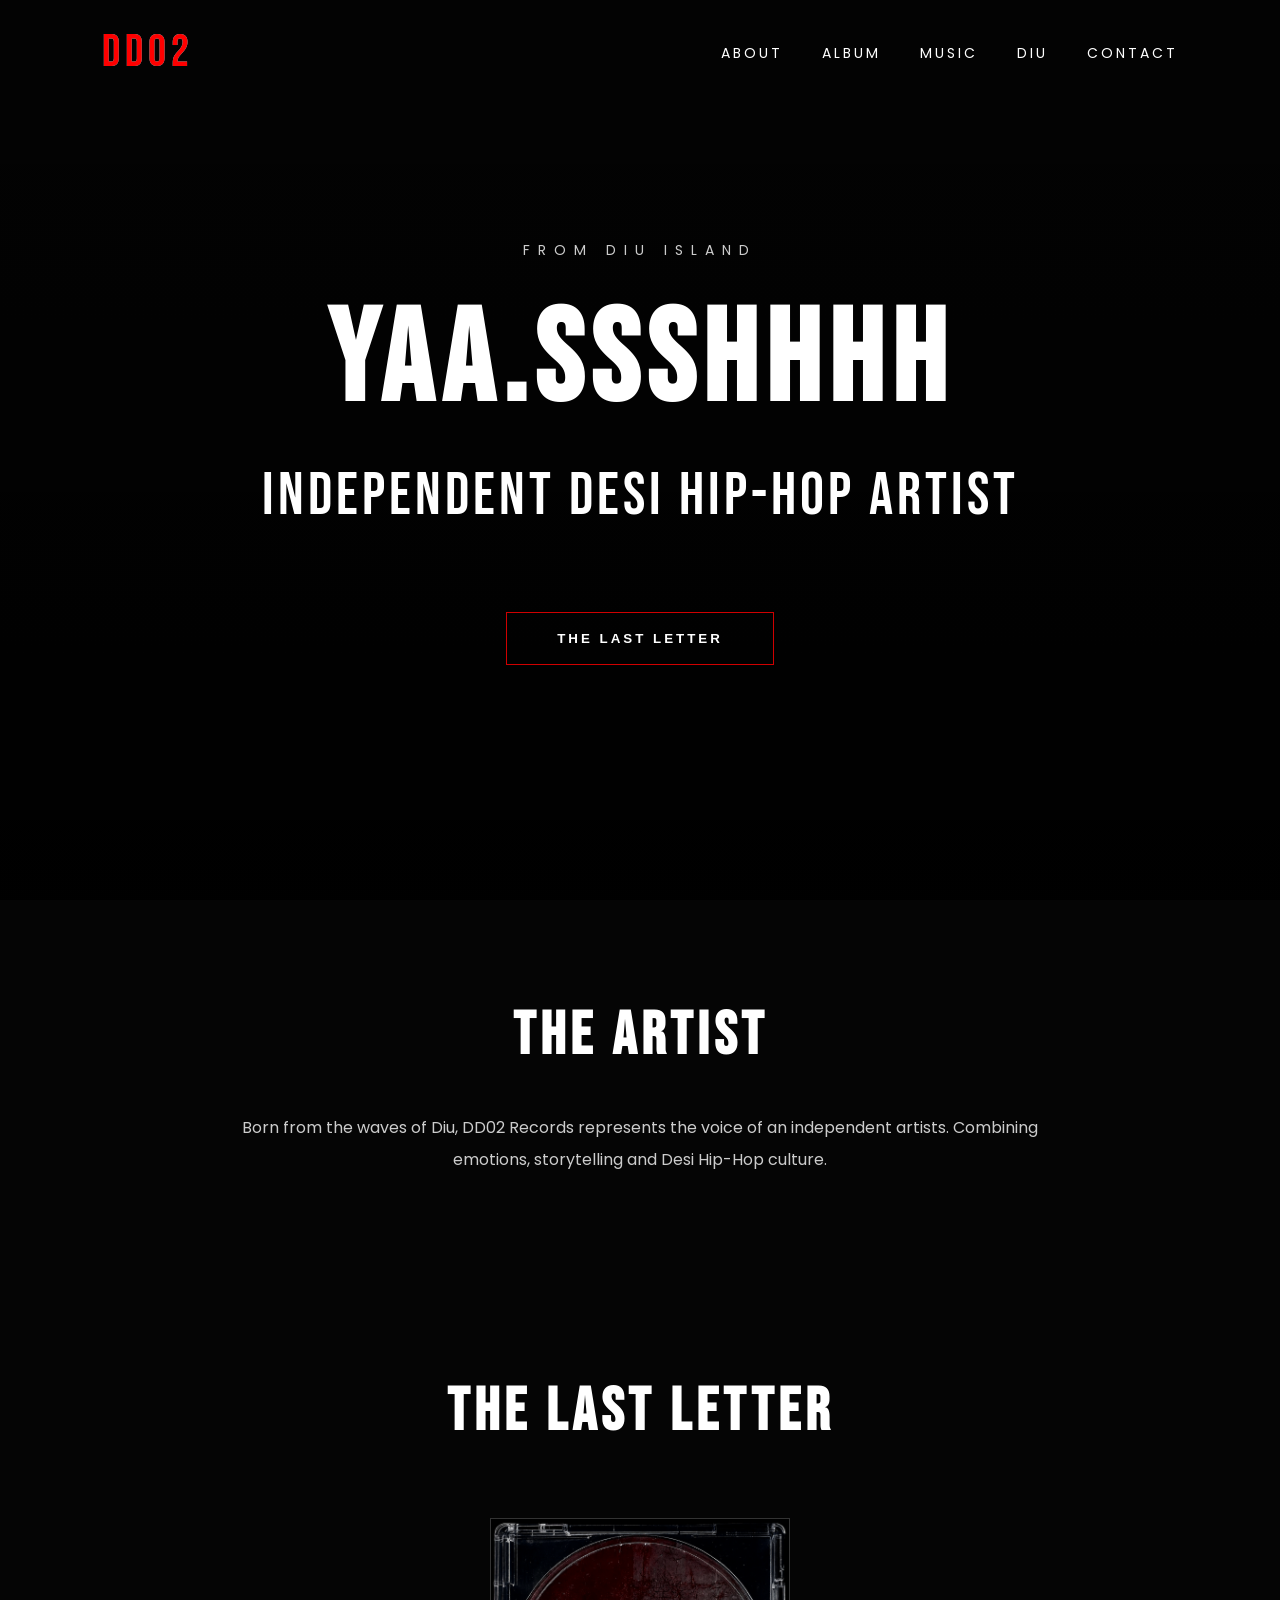
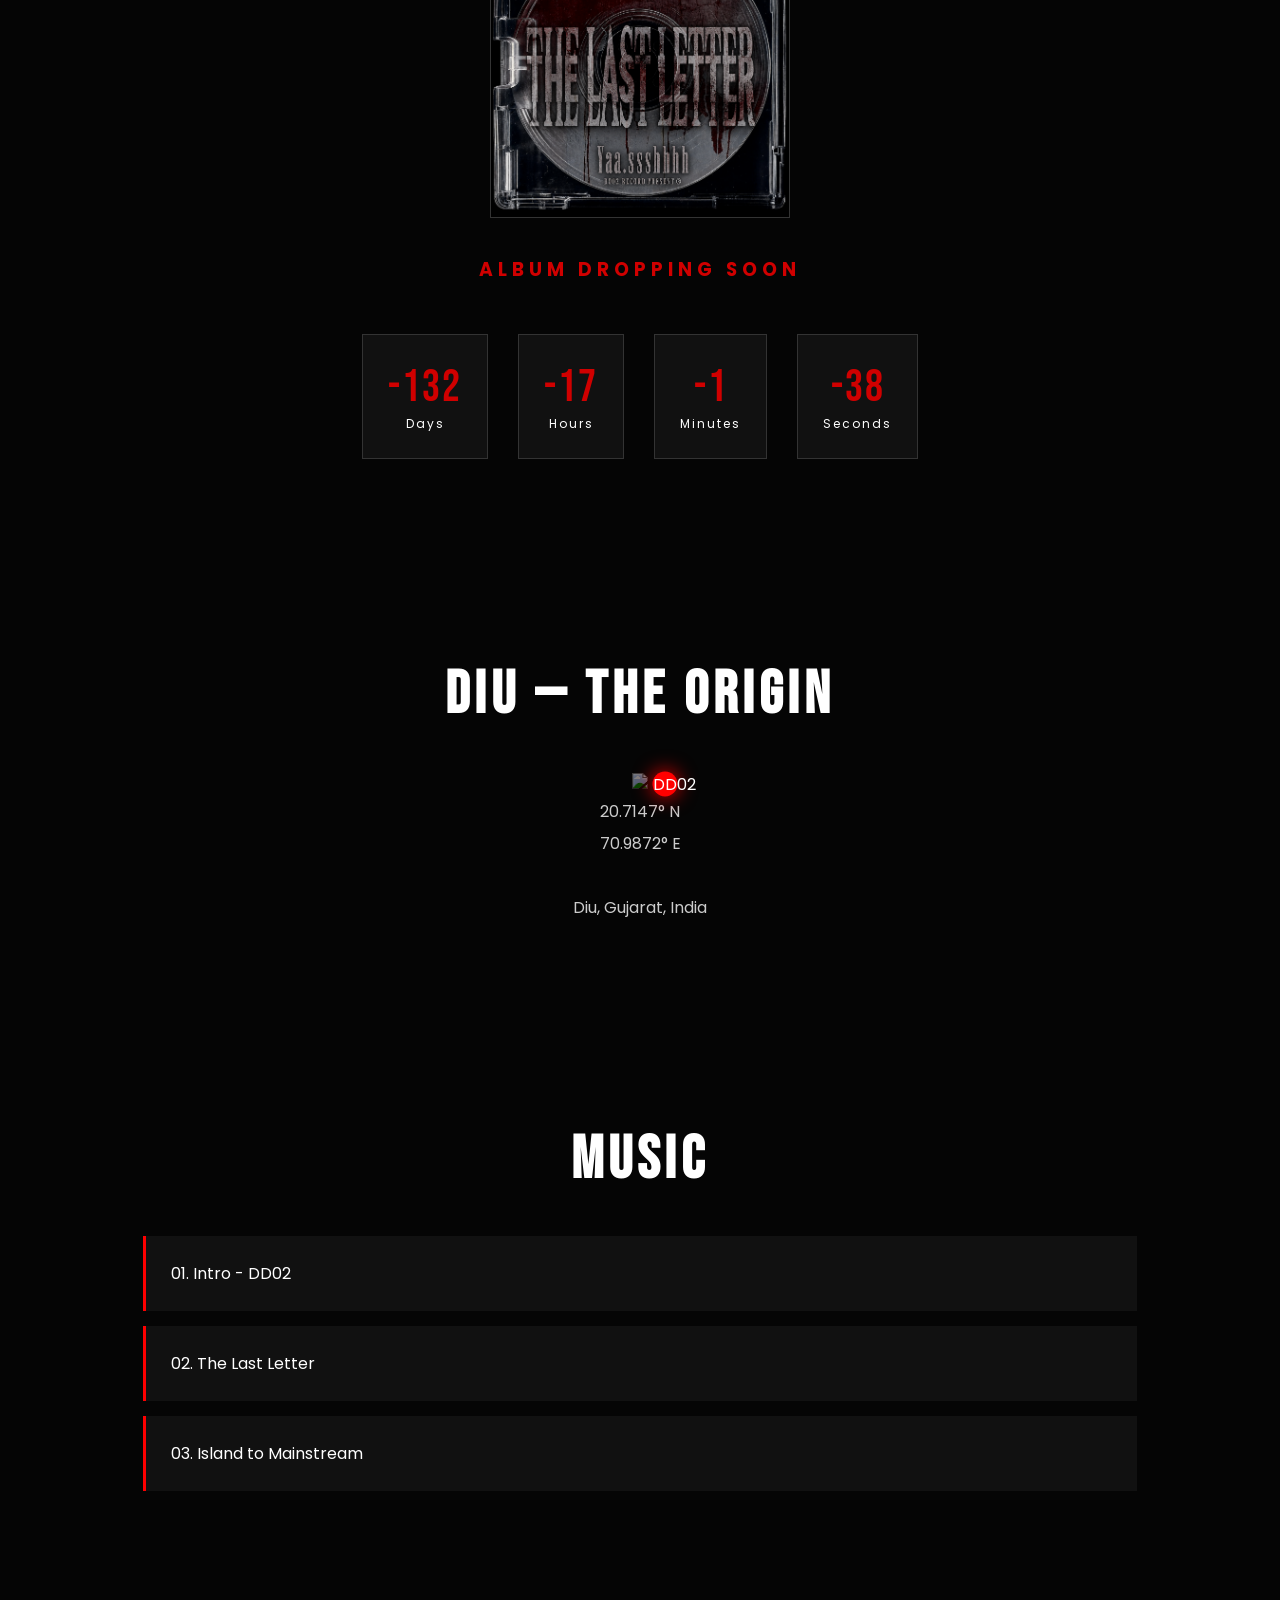
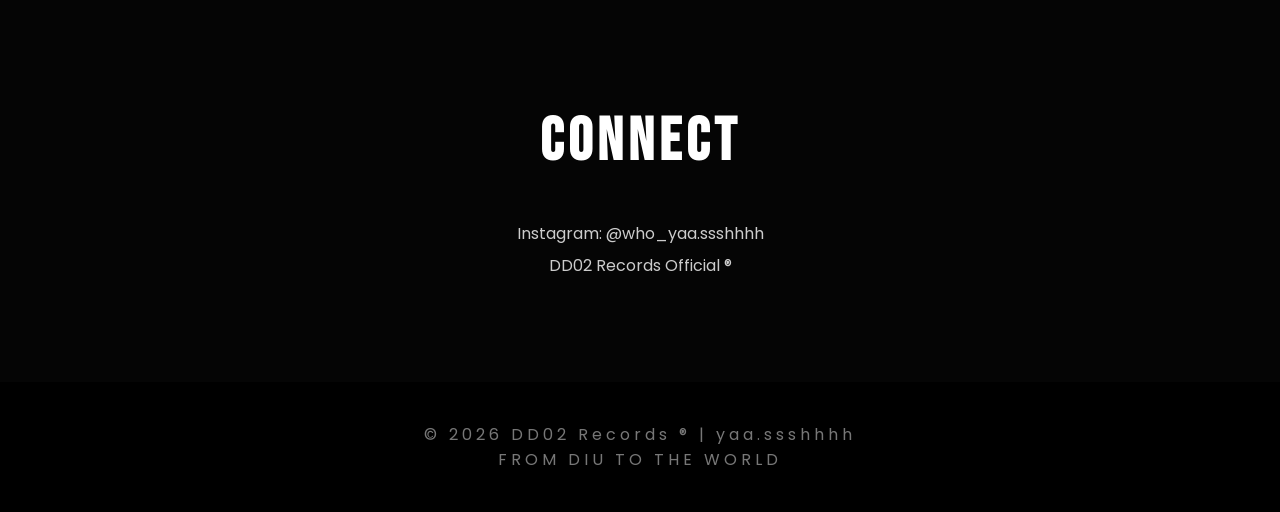
==== index.html @ 8c922fa8 "Update image and video sources in index.html" ====
<!DOCTYPE html>
<html lang="en">

<head>
  <meta name="google-site-verification" content="V3fDuyZN0ytfELAq15qjWjnb3GCa4INojFtYhnj-a-8" />

  <meta property="og:title"
content="DD02 Records ®| yaa.ssshhhh">


<meta property="og:site_name"
content="DD02 Records Official">


<meta name="twitter:card"
content="summary_large_image">

<script type="application/ld+json">
{
  "@context": "https://schema.org",
  "@type": "MusicGroup",
  "name": "yaa.ssshhhh",
  "alternateName": "TheycallmeStan",
  "description": "Independent Desi Hip-Hop artist from Diu, Gujarat, DD02 Representing Globaly.",
  "genre": [
    "Desi Hip-Hop",
    "Indian Hip-Hop",
    "Rap"
  ],
  "location": {
    "@type": "Place",
    "name": "Diu, Gujarat, India"
  },
  "album": {
    "@type": "MusicAlbum",
    "name": "The Last Letter"
  }
}
</script>

<meta charset="UTF-8">

<meta name="viewport" content="width=device-width, initial-scale=1.0">


<title>
yaa.ssshhhh | DD02 Records Label | Diu Desi Hip Hop Artist
</title>


<meta name="description"
content="
yaa.ssshhhh aka They call me stan is an independent Desi Hip-Hop artist from Diu Gujarat. 
The Last Letter upcoming album represents ocean emotions, heartbreak and island stories.
">


<meta name="keywords"
content="
yaa.ssshhhh,
DD02,
Diu independent artist, 
Diu rapper,
Gujarat hip hop,
Indian hip hop artist,
Desi hip hop,
The Last Letter album,
Diu Gujarat artist
yashvardhan Bariya Diu Rapper, 
DD02 Records Label, 
">


<meta name="author"
content="DD02 | yaa.ssshhhh">


<meta property="og:title"
content="DD02 | yaa.ssshhhh - The Last Letter">


<meta property="og:description"
content="From Diu Island to the world. Independent Desi Hip-Hop artist.">


<meta property="og:image"
content="assets/images/album-cover.png">


<meta property="og:type"
content="website">



<link rel="stylesheet" href="style.css">


<link href="
https://fonts.googleapis.com/css2?family=Bebas+Neue&family=Poppins:wght@300;500;700&display=swap"
rel="stylesheet">


</head>



<body>


<header>


<nav>

<div class="logo glitch"
data-text="DD02">

DD02

</div>


<div class="menu">

<a href="#about">ABOUT</a>

<a href="#album">ALBUM</a>

<a href="#music">MUSIC</a>

<a href="#diu">DIU</a>

<a href="#contact">CONTACT</a>


</div>


</nav>





<section class="hero">


<video autoplay muted loop class="ocean">

<source src="assets/videos/ocean-vid.mp4">

</video>



<div class="dark-overlay"></div>



<div class="hero-content">


<p>
FROM DIU ISLAND
</p>


<h1>
yaa.ssshhhh
</h1>


<h2>
Independent Desi Hip-Hop Artist
</h2>



<button>

THE LAST LETTER

</button>



</div>


</section>


</header>





<section id="about">


<h2>
THE ARTIST
</h2>


<p>

Born from the waves of Diu, DD02 Records represents the voice of an independent artists.
Combining emotions, storytelling and Desi Hip-Hop culture.

</p>


</section>







<section id="album">


<h2>
THE LAST LETTER
</h2>


<img class="album"
src="assets/images/album-cover.png">



<h3>
ALBUM DROPPING SOON
</h3>



<div class="countdown">


<div>
<span id="days">
00
</span>

Days

</div>



<div>

<span id="hours">
00
</span>

Hours

</div>



<div>

<span id="minutes">
00
</span>

Minutes

</div>




<div>

<span id="seconds">
00
</span>

Seconds

</div>



</div>



</section>








<section id="diu">


<h2>
DIU — THE ORIGIN
</h2>



<div class="map-container">


<img src="assets/images/diu-island.png"
class="diu-map">


<div class="location">

DD02

</div>



</div>


<p>

20.7147° N  
<br>
70.9872° E

<br><br>

Diu, Gujarat, India

</p>



</section>









<section id="music">


<h2>
MUSIC
</h2>


<div class="track">

01. Intro - DD02

</div>


<div class="track">

02. The Last Letter

</div>


<div class="track">

03. Island to Mainstream

</div>



</section>









<section id="contact">


<h2>
CONNECT
</h2>


<p>

Instagram:
@who_yaa.ssshhhh

</p>


<p>

DD02 Records Official ®

</p>


</section>







<footer>

© 2026 DD02 Records | Yaa.ssshhhh

<br>

FROM DIU TO THE WORLD

</footer>





<script src="script.js"></script>


</body>

</html>
---- style.css ----
/* =========================
   DD02 OFFICIAL WEBSITE
   CINEMATIC STYLE SYSTEM
========================= */


*{

margin:0;
padding:0;
box-sizing:border-box;

}


html{

scroll-behavior:smooth;

}



body{

background:#050505;
color:white;

font-family:'Poppins',sans-serif;

overflow-x:hidden;

}




/* =========================
NAVIGATION
========================= */


nav{

position:fixed;

top:0;
left:0;

width:100%;

padding:25px 8%;

display:flex;

justify-content:space-between;

align-items:center;

z-index:100;

background:
linear-gradient(
rgba(0,0,0,.7),
transparent
);

}



.logo{

font-family:'Bebas Neue';

font-size:45px;

letter-spacing:5px;

color:#d00000;

position:relative;

cursor:pointer;

}





/* =========================
GLITCH DD02 LOGO
========================= */


.glitch::before,
.glitch::after{

content:attr(data-text);

position:absolute;

left:0;
top:0;

width:100%;

}



.glitch::before{

color:#00ffff;

animation:glitch1 2s infinite;

}



.glitch::after{

color:#ff0000;

animation:glitch2 1.5s infinite;

}





@keyframes glitch1{


0%{

transform:translate(0);

}


20%{

transform:translate(-3px,2px);

}


40%{

transform:translate(3px,-2px);

}


100%{

transform:translate(0);

}


}





@keyframes glitch2{


0%{

transform:translate(0);

}


30%{

transform:translate(3px,-2px);

}


60%{

transform:translate(-2px,2px);

}


100%{

transform:translate(0);

}


}







.menu a{

color:white;

text-decoration:none;

font-size:14px;

letter-spacing:3px;

margin-left:35px;

transition:.3s;

}



.menu a:hover{

color:#d00000;

}





/* =========================
HERO SECTION
========================= */



.hero{

height:100vh;

position:relative;

display:flex;

align-items:center;

justify-content:center;

text-align:center;

overflow:hidden;

}





.ocean{

position:absolute;

width:100%;

height:100%;

object-fit:cover;

z-index:-2;

animation:oceanMove 20s infinite alternate;

}




@keyframes oceanMove{


from{

transform:scale(1);

}


to{

transform:scale(1.1);

}


}





.dark-overlay{


position:absolute;

height:100%;

width:100%;


background:

linear-gradient(

rgba(0,0,0,.4),

rgba(0,0,0,.95)

);


z-index:-1;


}





.hero-content p{


letter-spacing:8px;

font-size:14px;


}





.hero-content h1{


font-family:'Bebas Neue';

font-size:130px;

letter-spacing:8px;

margin:20px 0;


}





.hero-content h2{


font-weight:300;

letter-spacing:4px;

}





.hero button{


margin-top:40px;

padding:18px 50px;

background:none;

border:1px solid #d00000;

color:white;

font-weight:bold;

letter-spacing:3px;

cursor:pointer;

transition:.4s;


}



.hero button:hover{


background:#d00000;

}





/* =========================
SECTIONS
========================= */



section{

padding:100px 10%;

text-align:center;


}




section h2{


font-family:'Bebas Neue';

font-size:60px;

letter-spacing:5px;

margin-bottom:40px;


}





section p{


max-width:800px;

margin:auto;

line-height:2;

color:#cccccc;


}







/* =========================
ALBUM SECTION
========================= */


.album{


width:300px;

margin:30px;

border:1px solid #333;

transition:.5s;


}



.album:hover{


transform:scale(1.08);

box-shadow:

0 0 40px #900;


}




#album h3{


color:#d00000;

letter-spacing:5px;

}






/* =========================
COUNTDOWN
========================= */


.countdown{


display:flex;

justify-content:center;

gap:30px;

margin-top:50px;


}



.countdown div{


background:#111;

border:1px solid #333;

padding:25px;

min-width:100px;

font-size:12px;

letter-spacing:2px;


}




.countdown span{


display:block;

font-size:45px;

font-family:'Bebas Neue';

color:#d00000;


}





/* =========================
DIU MAP SECTION
========================= */



.map-container{


position:relative;

margin:auto;

width:500px;


}




.diu-map{


width:100%;

filter:

brightness(.5)

contrast(1.5);


animation:mapZoom 8s infinite alternate;


}





@keyframes mapZoom{


from{

transform:scale(1);

}


to{

transform:scale(1.08);

}


}





.location{


position:absolute;

top:50%;

left:55%;


transform:translate(-50%,-50%);


width:25px;

height:25px;


background:red;

border-radius:50%;


box-shadow:

0 0 20px red;


animation:pulse 1.5s infinite;


}





@keyframes pulse{


0%{

box-shadow:0 0 0 0 red;

}


100%{

box-shadow:0 0 0 30px transparent;

}


}








/* =========================
MUSIC
========================= */


.track{


padding:25px;

margin:15px;

background:#111;

border-left:3px solid red;

text-align:left;

transition:.3s;


}



.track:hover{


transform:translateX(15px);


}








/* =========================
FOOTER
========================= */


footer{


padding:40px;

background:black;

text-align:center;

letter-spacing:4px;

color:#777;


}








/* =========================
MOBILE RESPONSIVE
========================= */



@media(max-width:768px){



.menu{

display:none;

}



.hero-content h1{


font-size:70px;


}



.hero-content h2{


font-size:15px;


}



section h2{


font-size:45px;


}



.countdown{


flex-wrap:wrap;


}



.map-container{


width:90%;


}



}
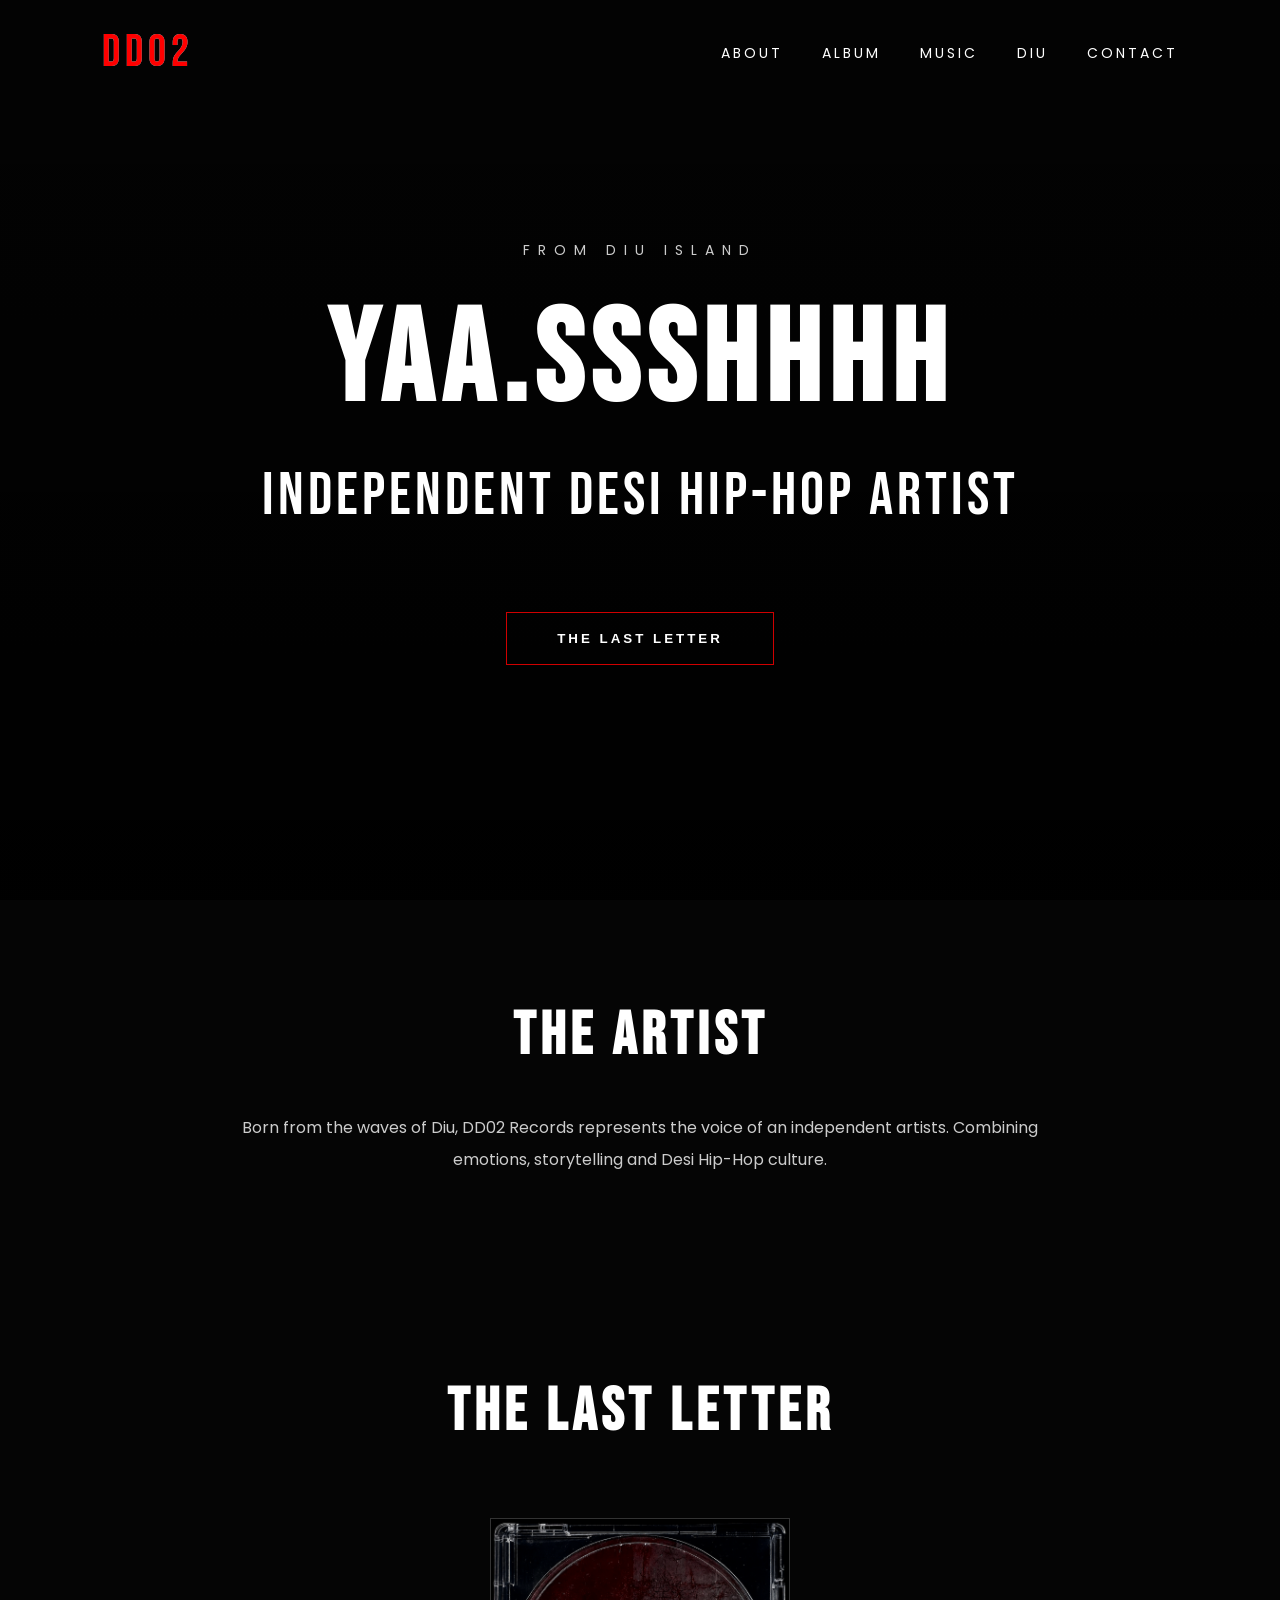
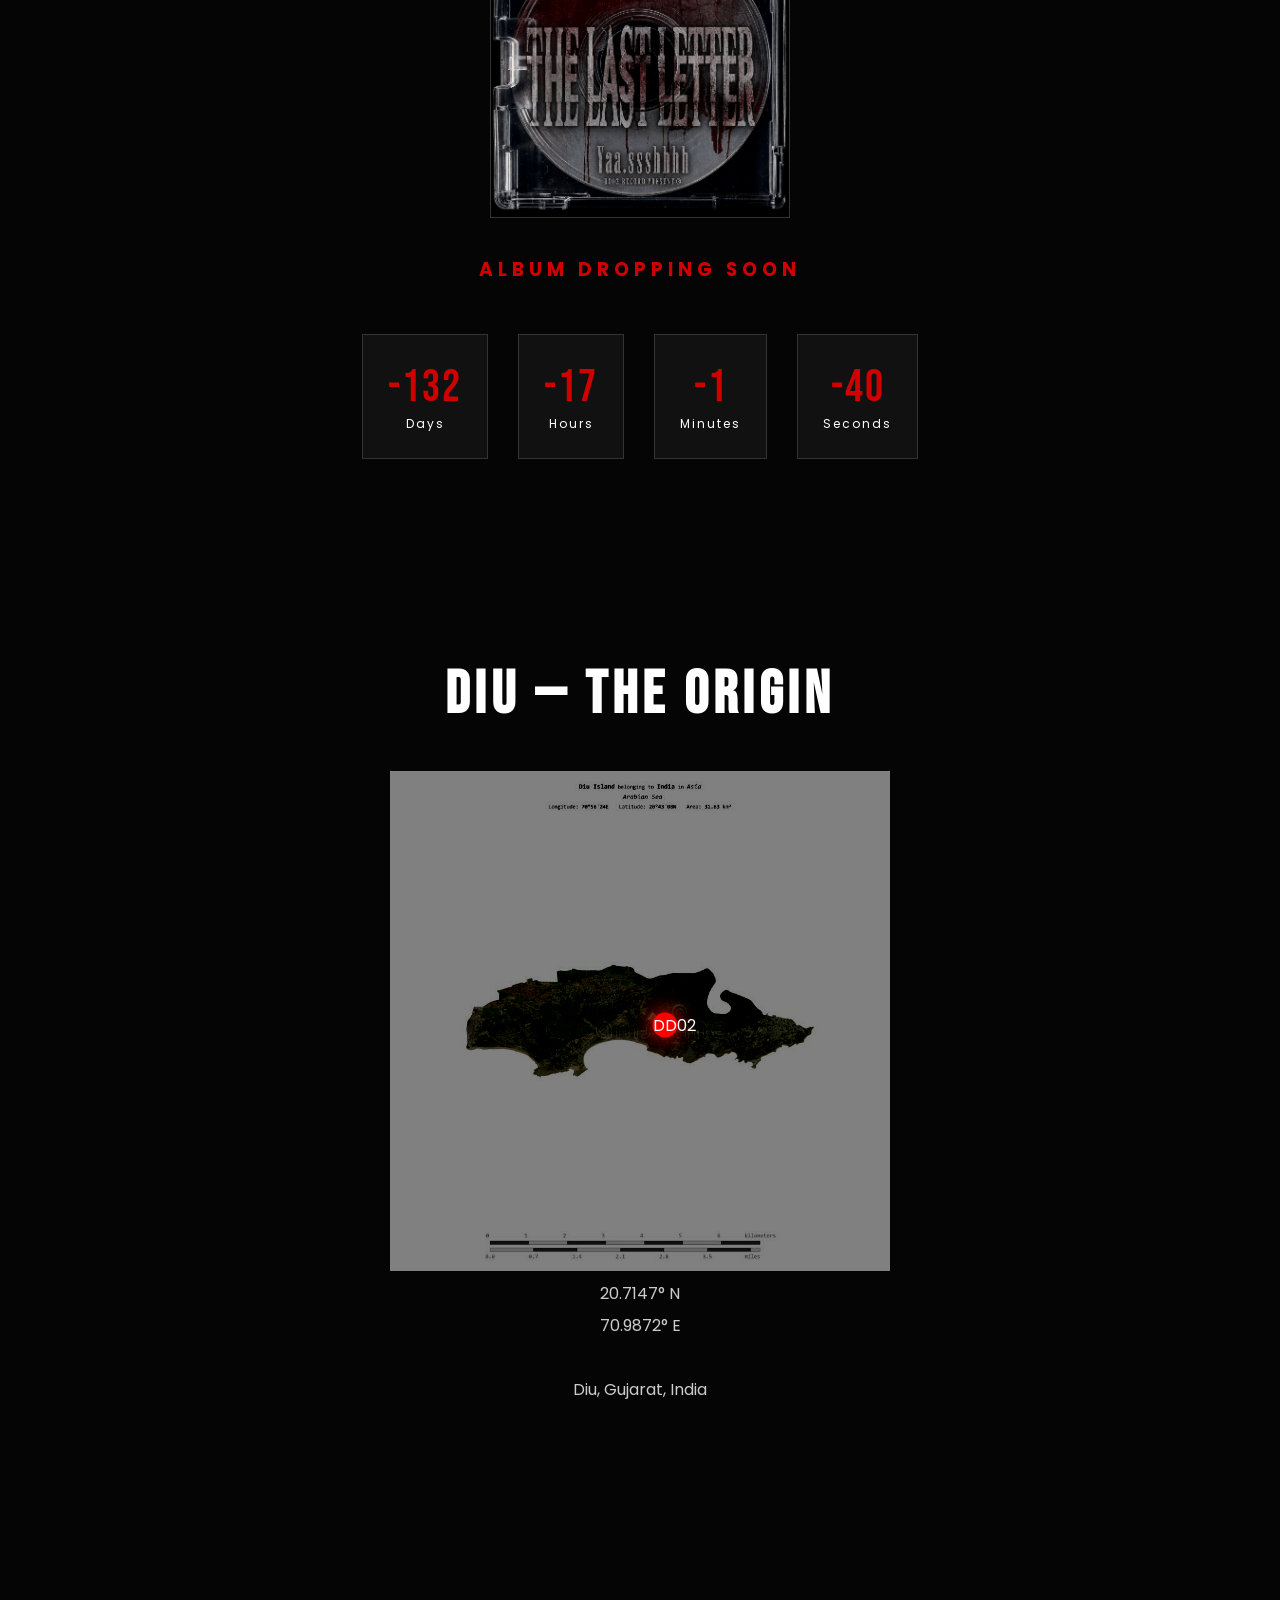
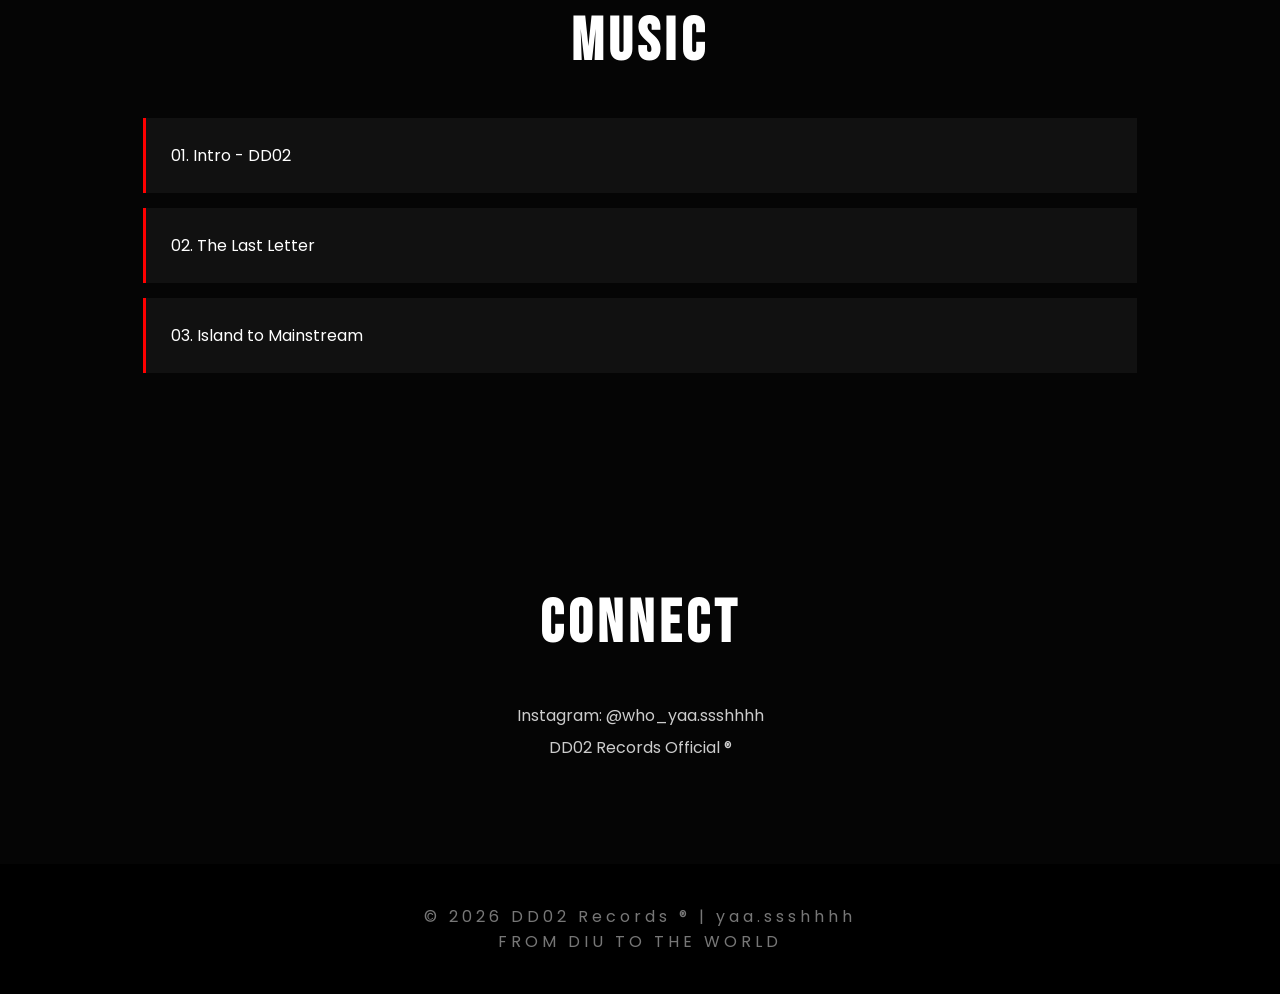
==== commit 7a88cdb8: "Update index.html" ====
--- a/index.html
+++ b/index.html
@@ -147,7 +147,7 @@
 
 <video autoplay muted loop class="ocean">
 
-<source src="assets/videos/ocean-vid.mp4">
+<source src="assets/video/ocean-vid.mp4">
 
 </video>
 
@@ -315,7 +315,7 @@
 <div class="map-container">
 
 
-<img src="assets/images/diu-island.png"
+<img src="assets/images/diu-island.jpg"
 class="diu-map">
 
 
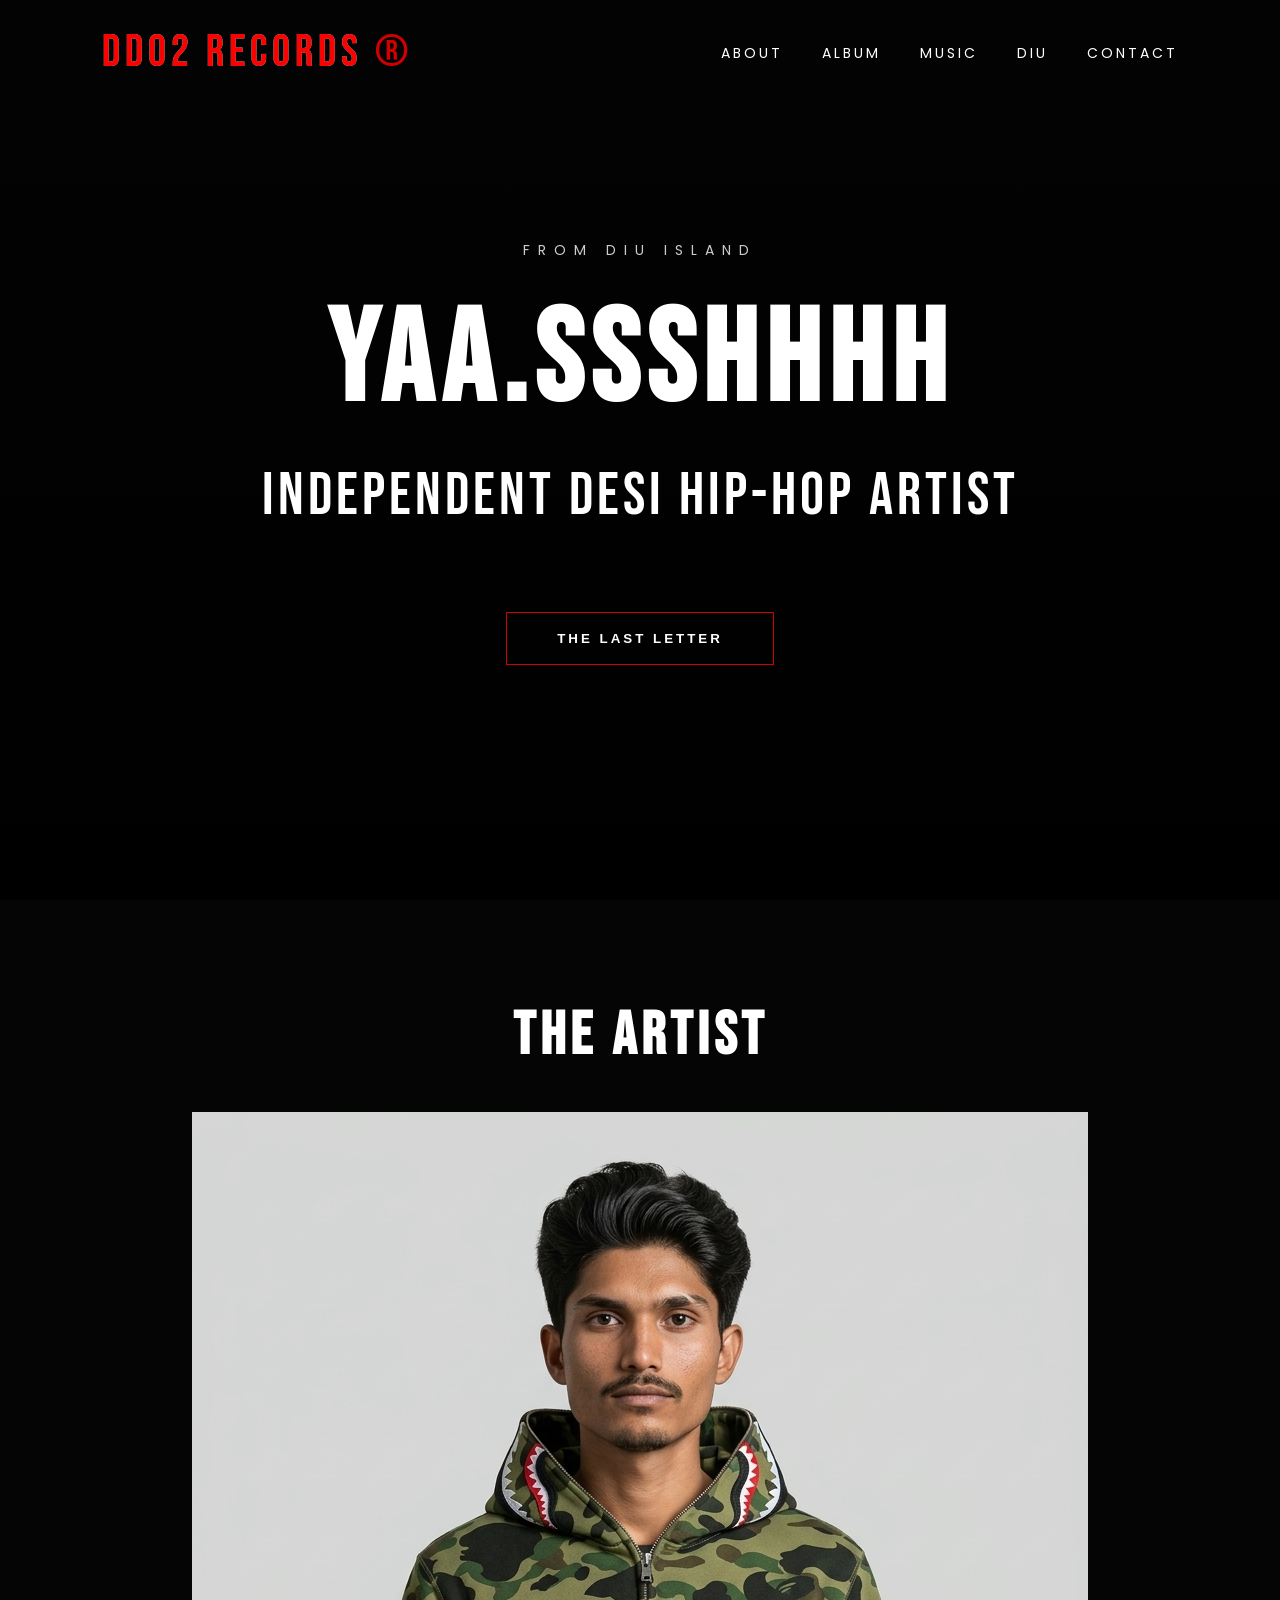
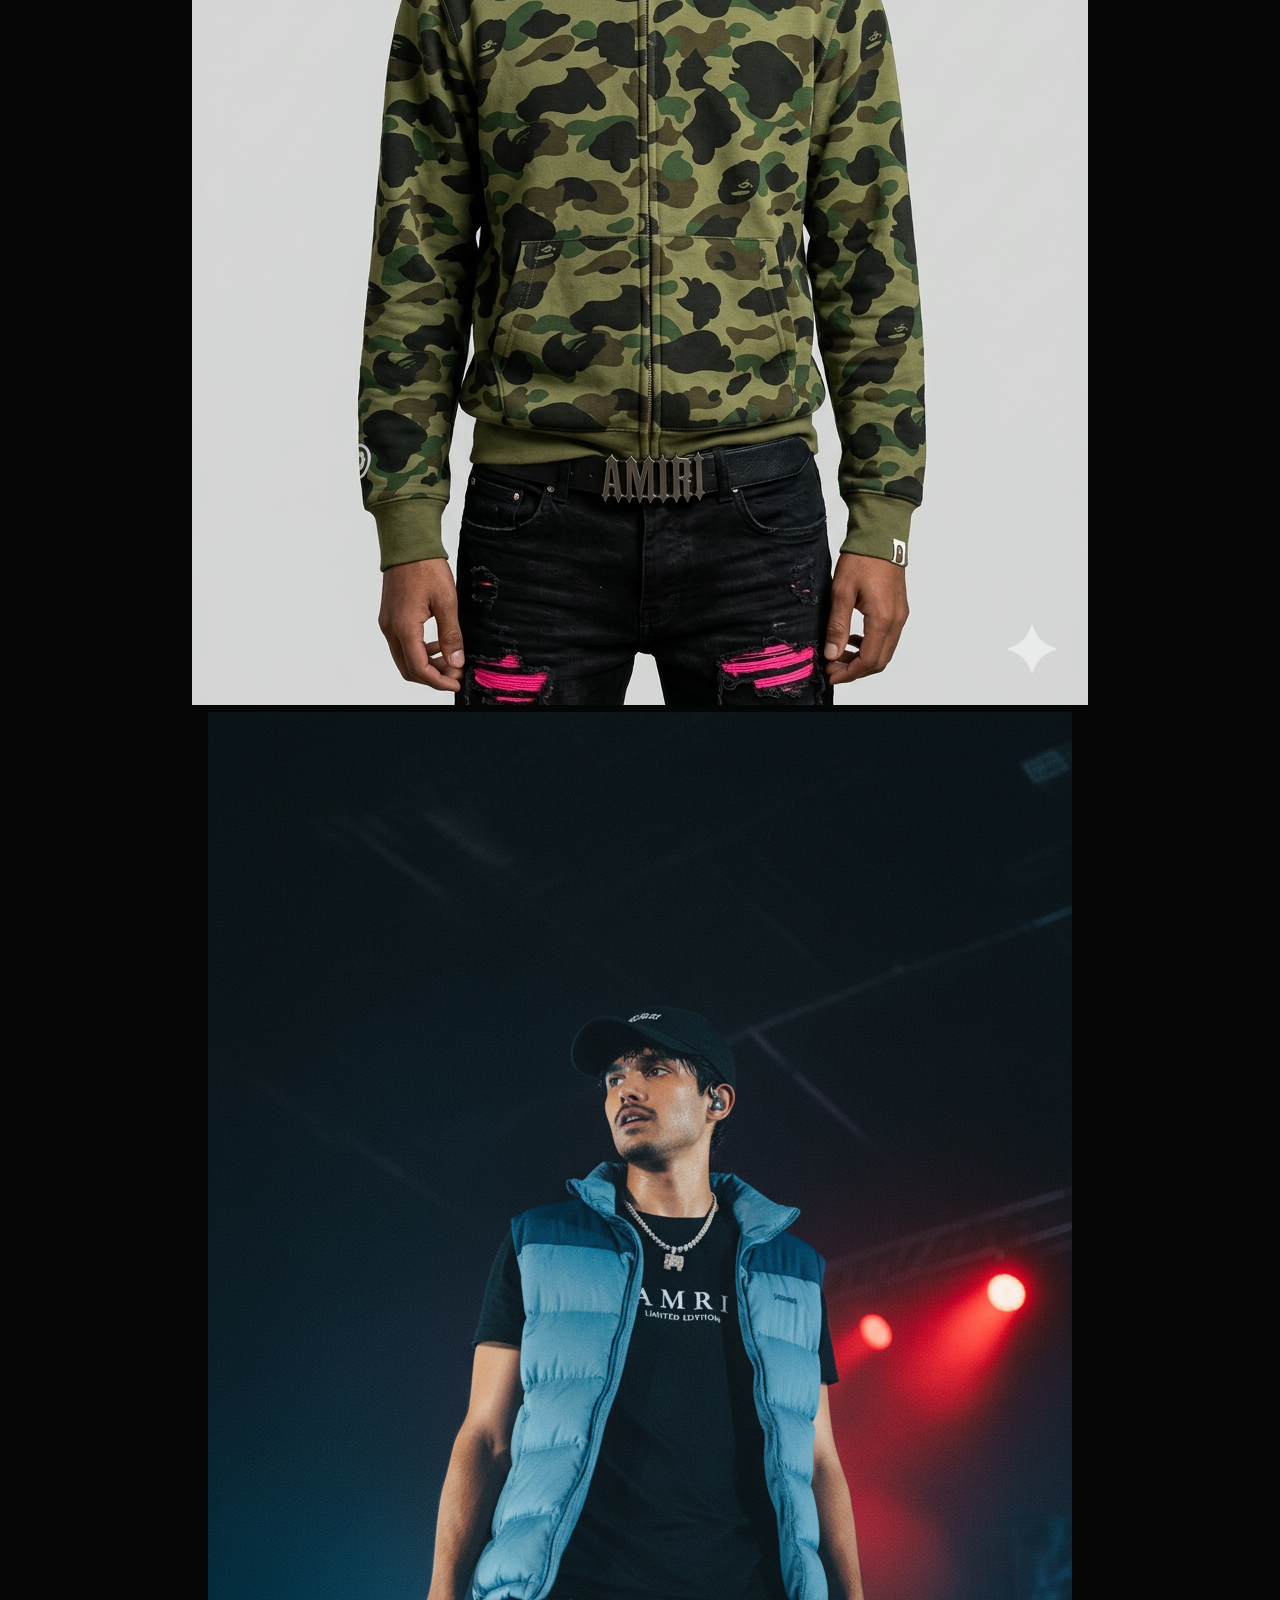
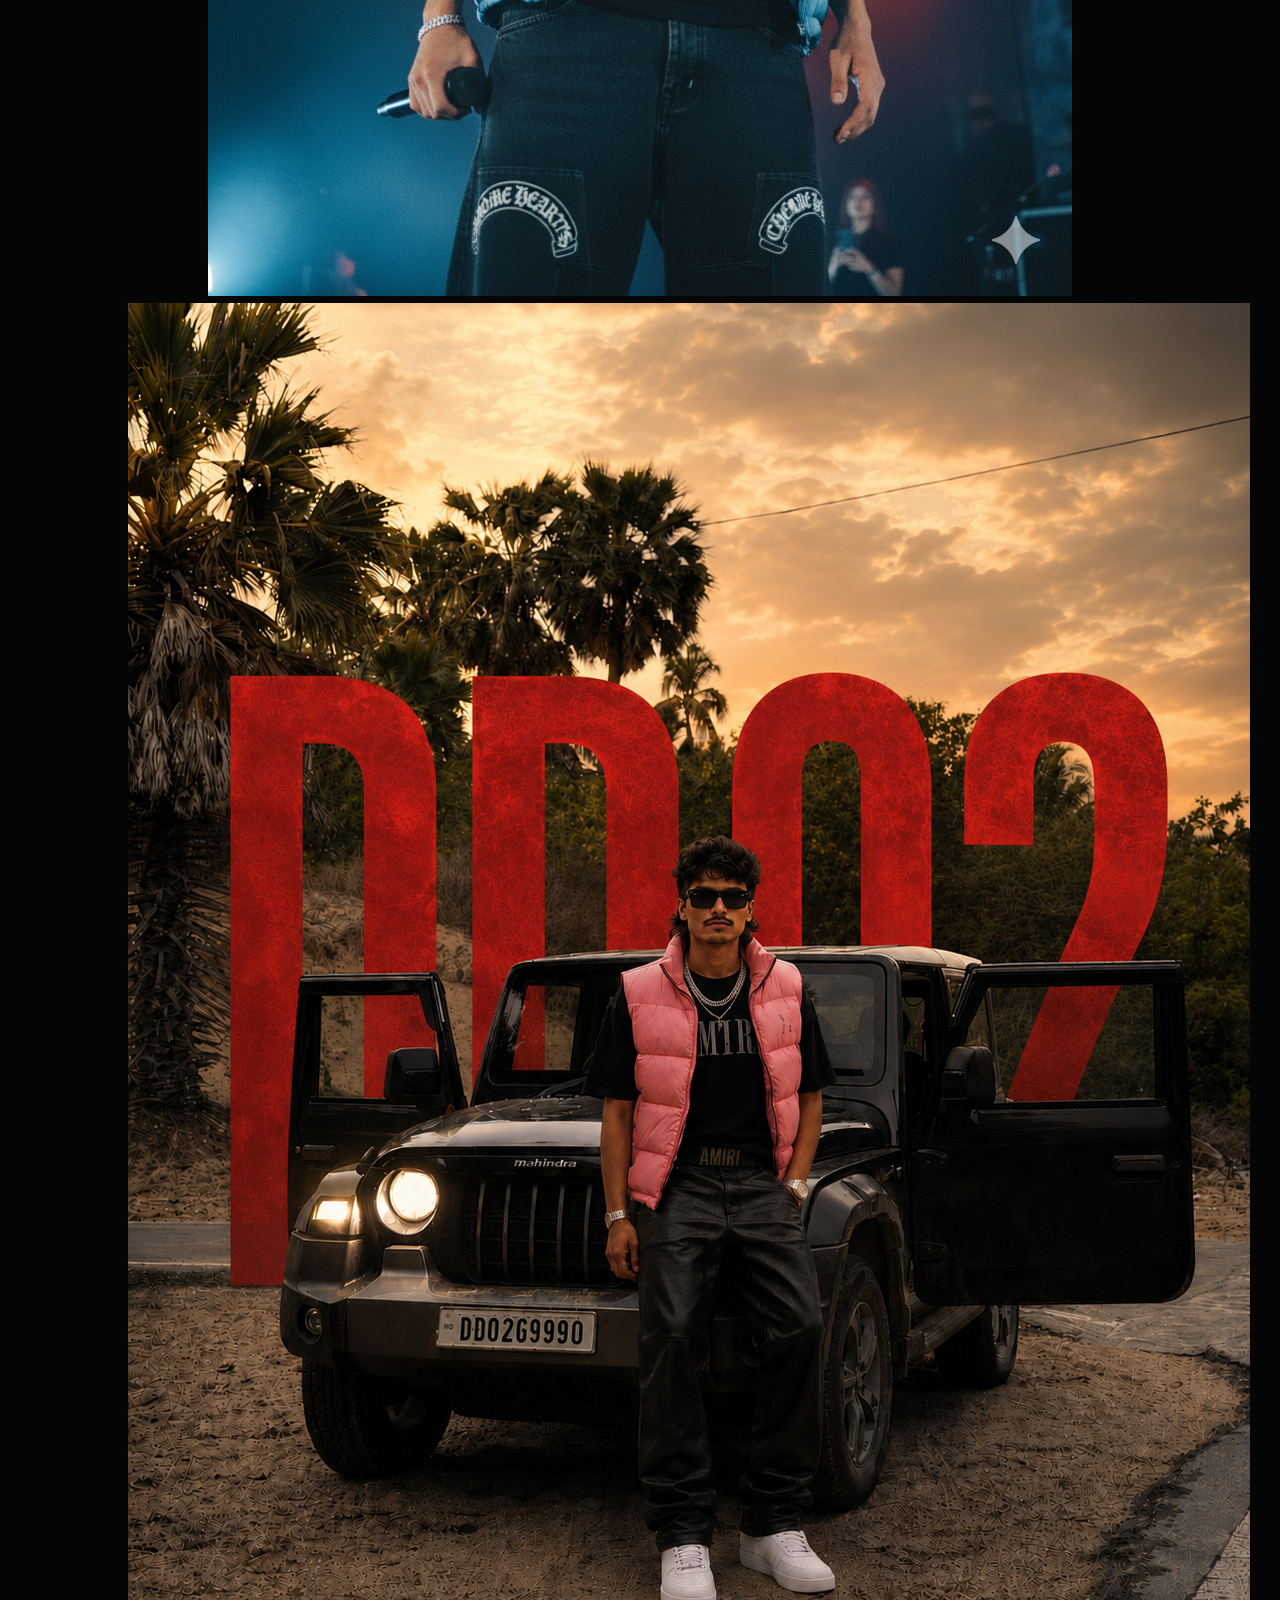
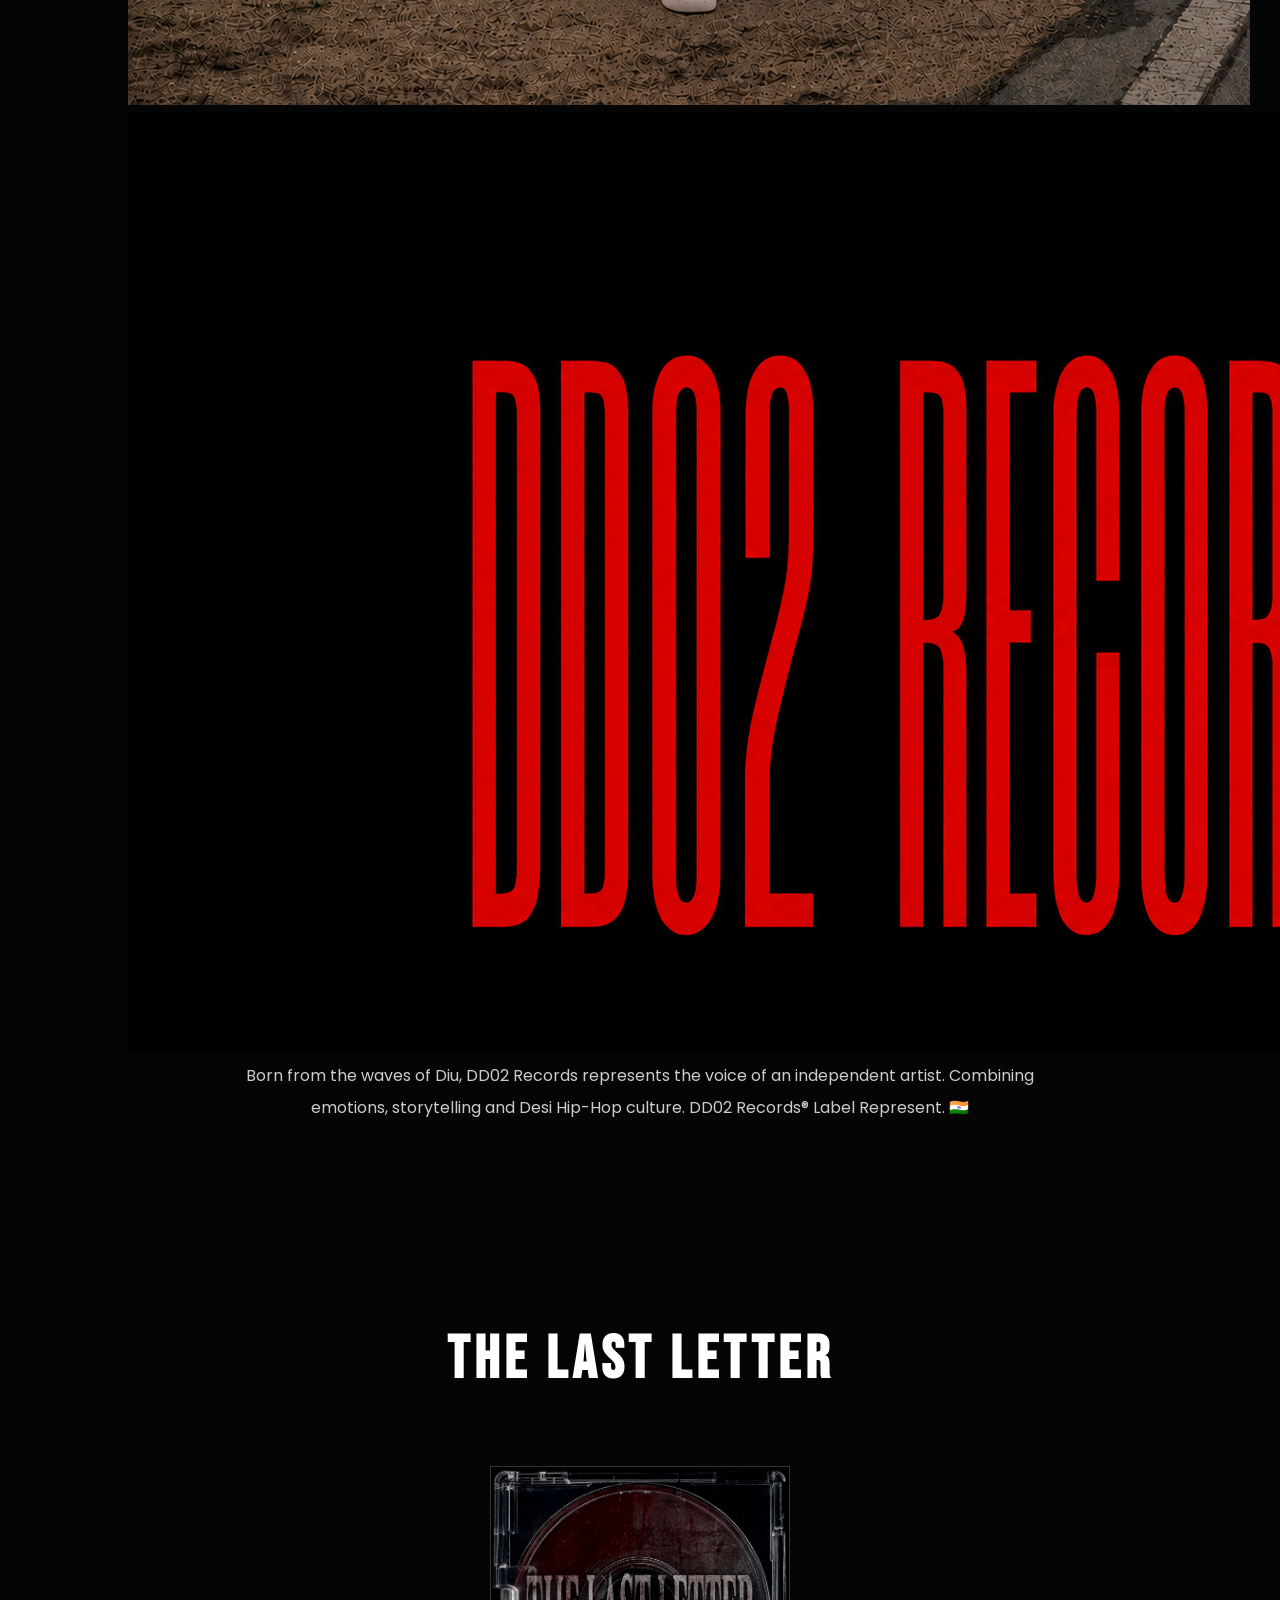
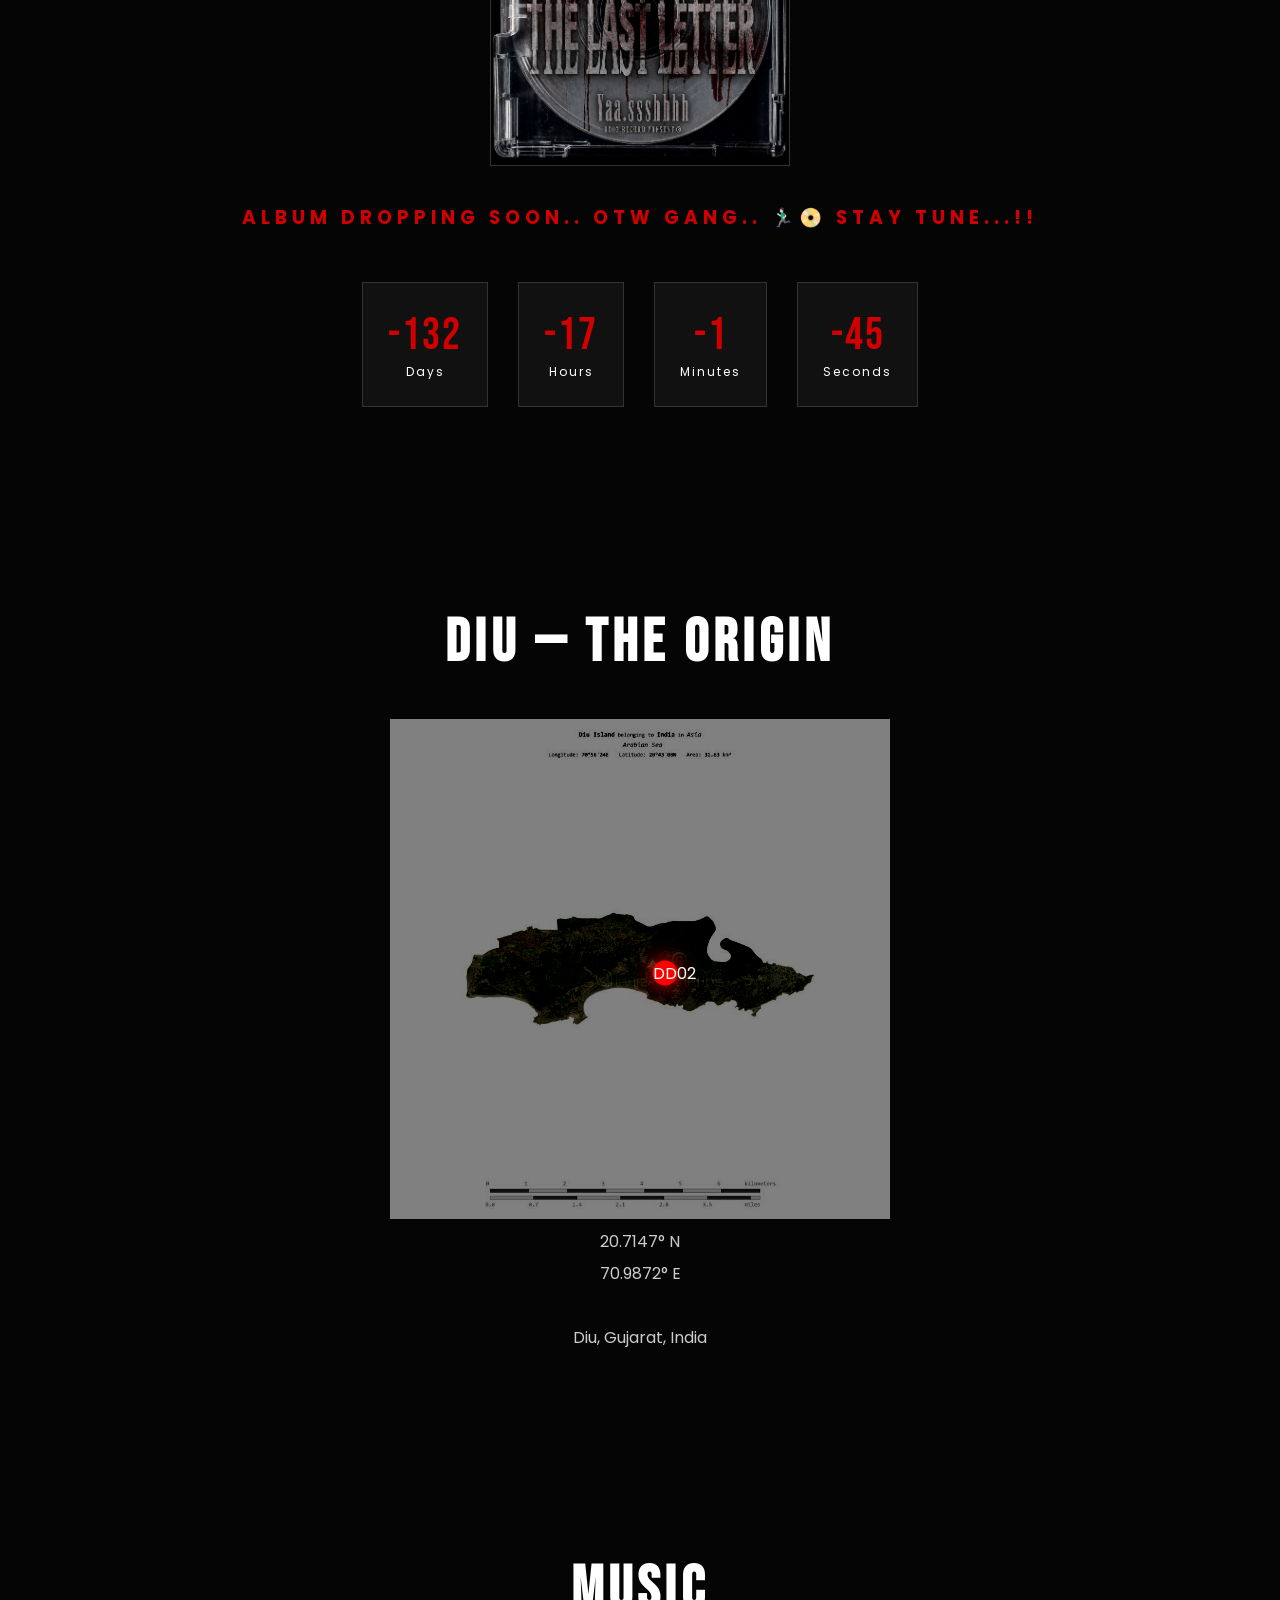
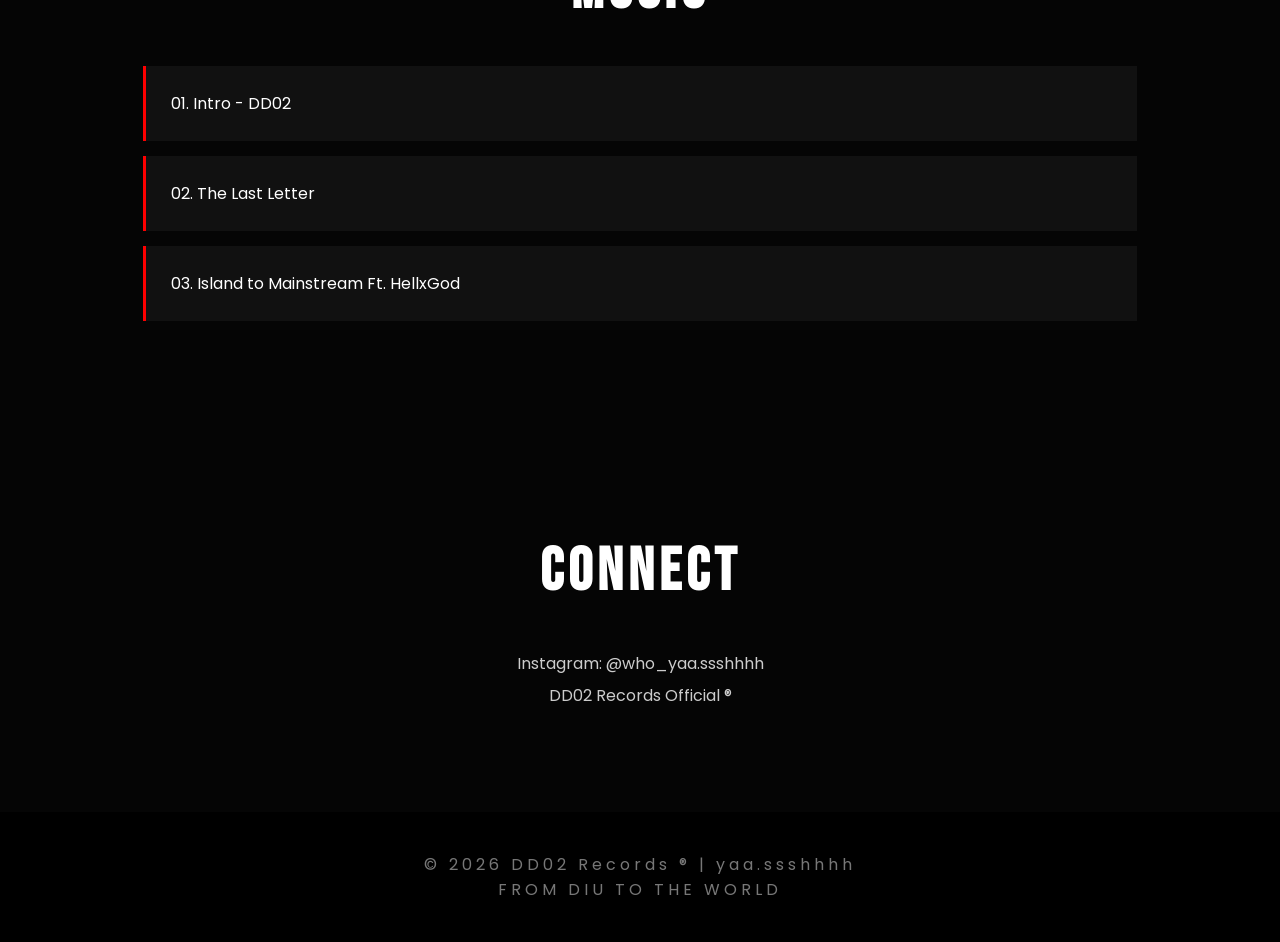
==== commit 50051c4e: "Update artist details and branding in index.html Updated artist name and branding details in index.h" ====
--- a/index.html
+++ b/index.html
@@ -19,7 +19,7 @@
 {
   "@context": "https://schema.org",
   "@type": "MusicGroup",
-  "name": "yaa.ssshhhh",
+  "name": "Yashvardhan Bariya",
   "alternateName": "TheycallmeStan",
   "description": "Independent Desi Hip-Hop artist from Diu, Gujarat, DD02 Representing Globaly.",
   "genre": [
@@ -113,9 +113,9 @@
 <nav>
 
 <div class="logo glitch"
-data-text="DD02">
-
-DD02
+data-text="DD02 Records">
+
+DD02 Records ®
 
 </div>
 
@@ -198,16 +198,36 @@
 
 <section id="about">
 
-
 <h2>
 THE ARTIST
 </h2>
 
 
+<div class="artist-gallery">
+
+
+<img src="assets/images/yashvardhan-bariya-rapper.png"
+alt="yaa.ssshhhh rapper">
+
+
+<img src="assets/images/diu-rap-artist.png"
+alt="Diu Hip Hop Artist">
+
+
+<img src="assets/images/diu-artist.png"
+alt="Diu Artist">
+
+
+<img src="assets/images/dd02-records.png"
+alt="DD02 Records">
+
+</div>
+
+
 <p>
 
-Born from the waves of Diu, DD02 Records represents the voice of an independent artists.
-Combining emotions, storytelling and Desi Hip-Hop culture.
+Born from the waves of Diu, DD02 Records represents the voice of an independent artist.
+Combining emotions, storytelling and Desi Hip-Hop culture. DD02 Records® Label Represent. 🇮🇳
 
 </p>
 
@@ -234,7 +254,9 @@
 
 
 <h3>
-ALBUM DROPPING SOON
+ALBUM DROPPING SOON.. 
+OTW GANG.. 🏃🏻‍♂️📀
+STAY TUNE...!! 
 </h3>
 
 
@@ -378,7 +400,7 @@
 
 <div class="track">
 
-03. Island to Mainstream
+03. Island to Mainstream Ft. HellxGod
 
 </div>
 
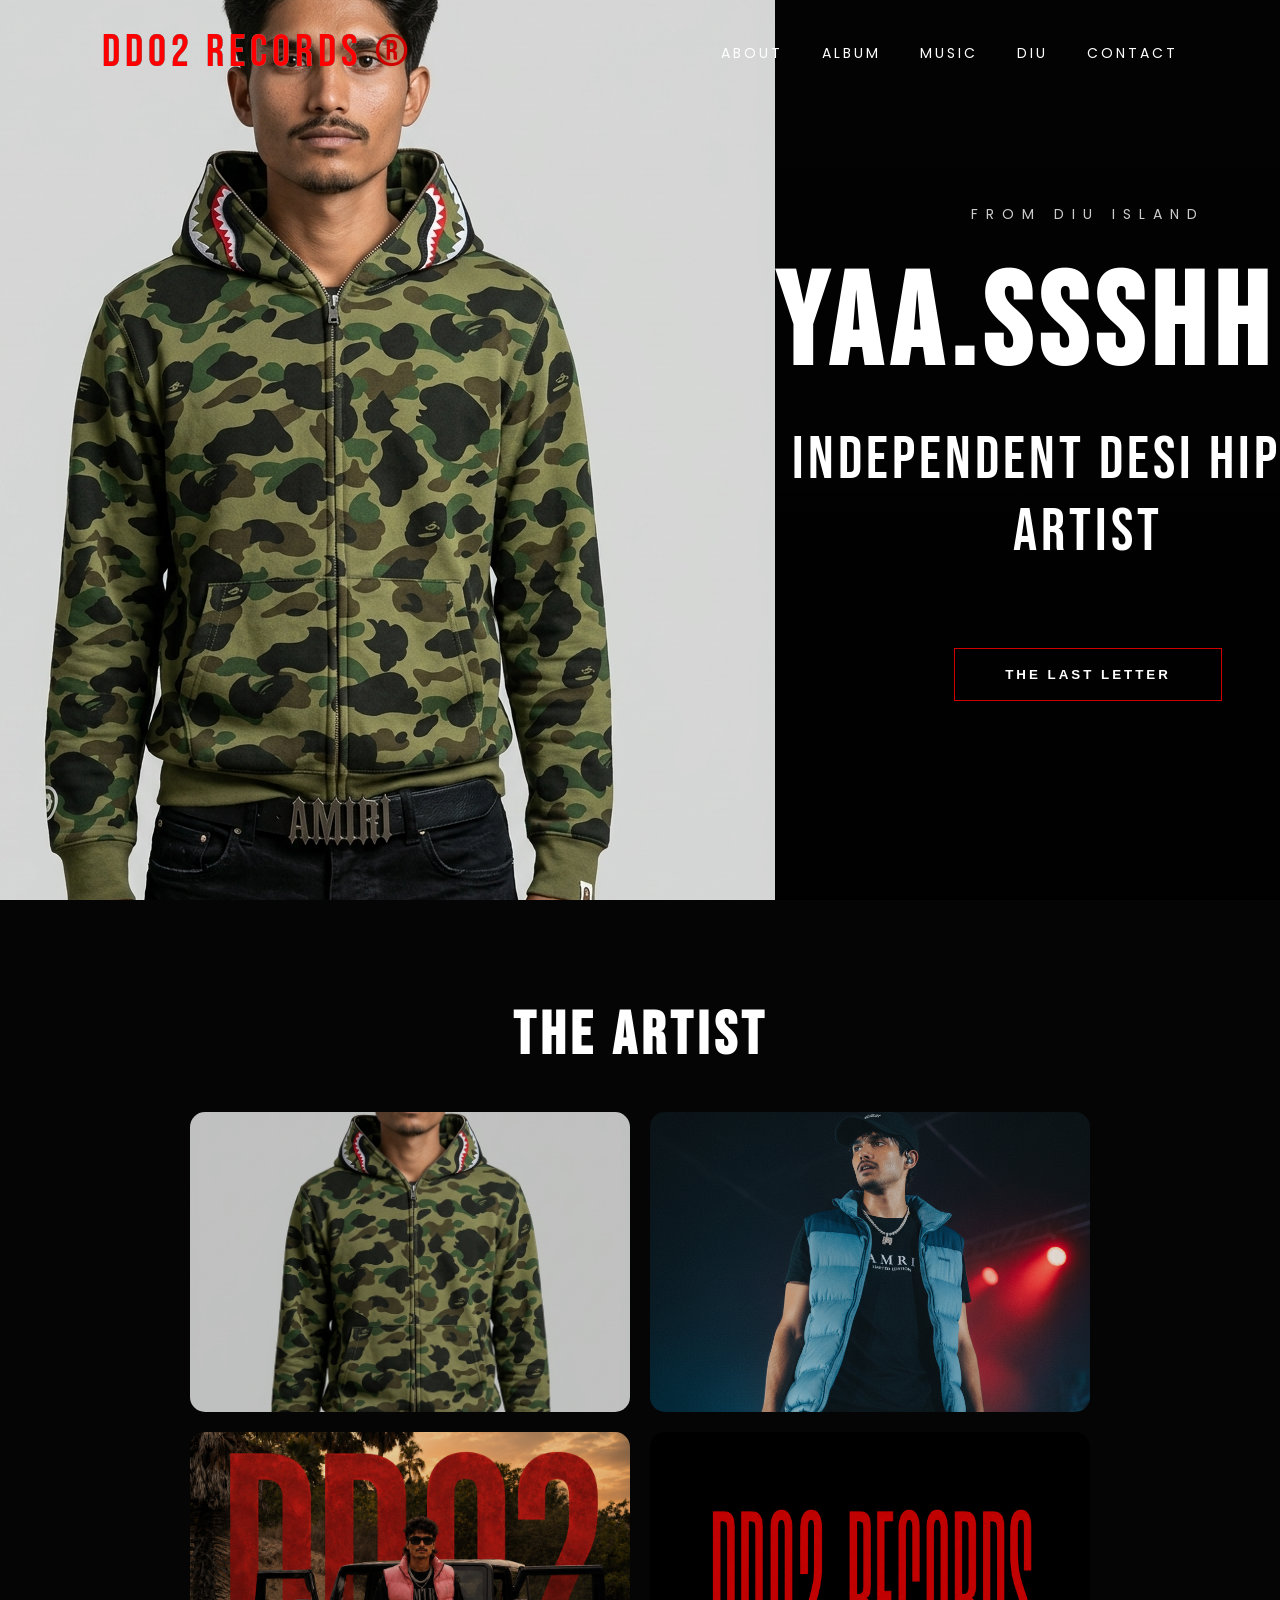
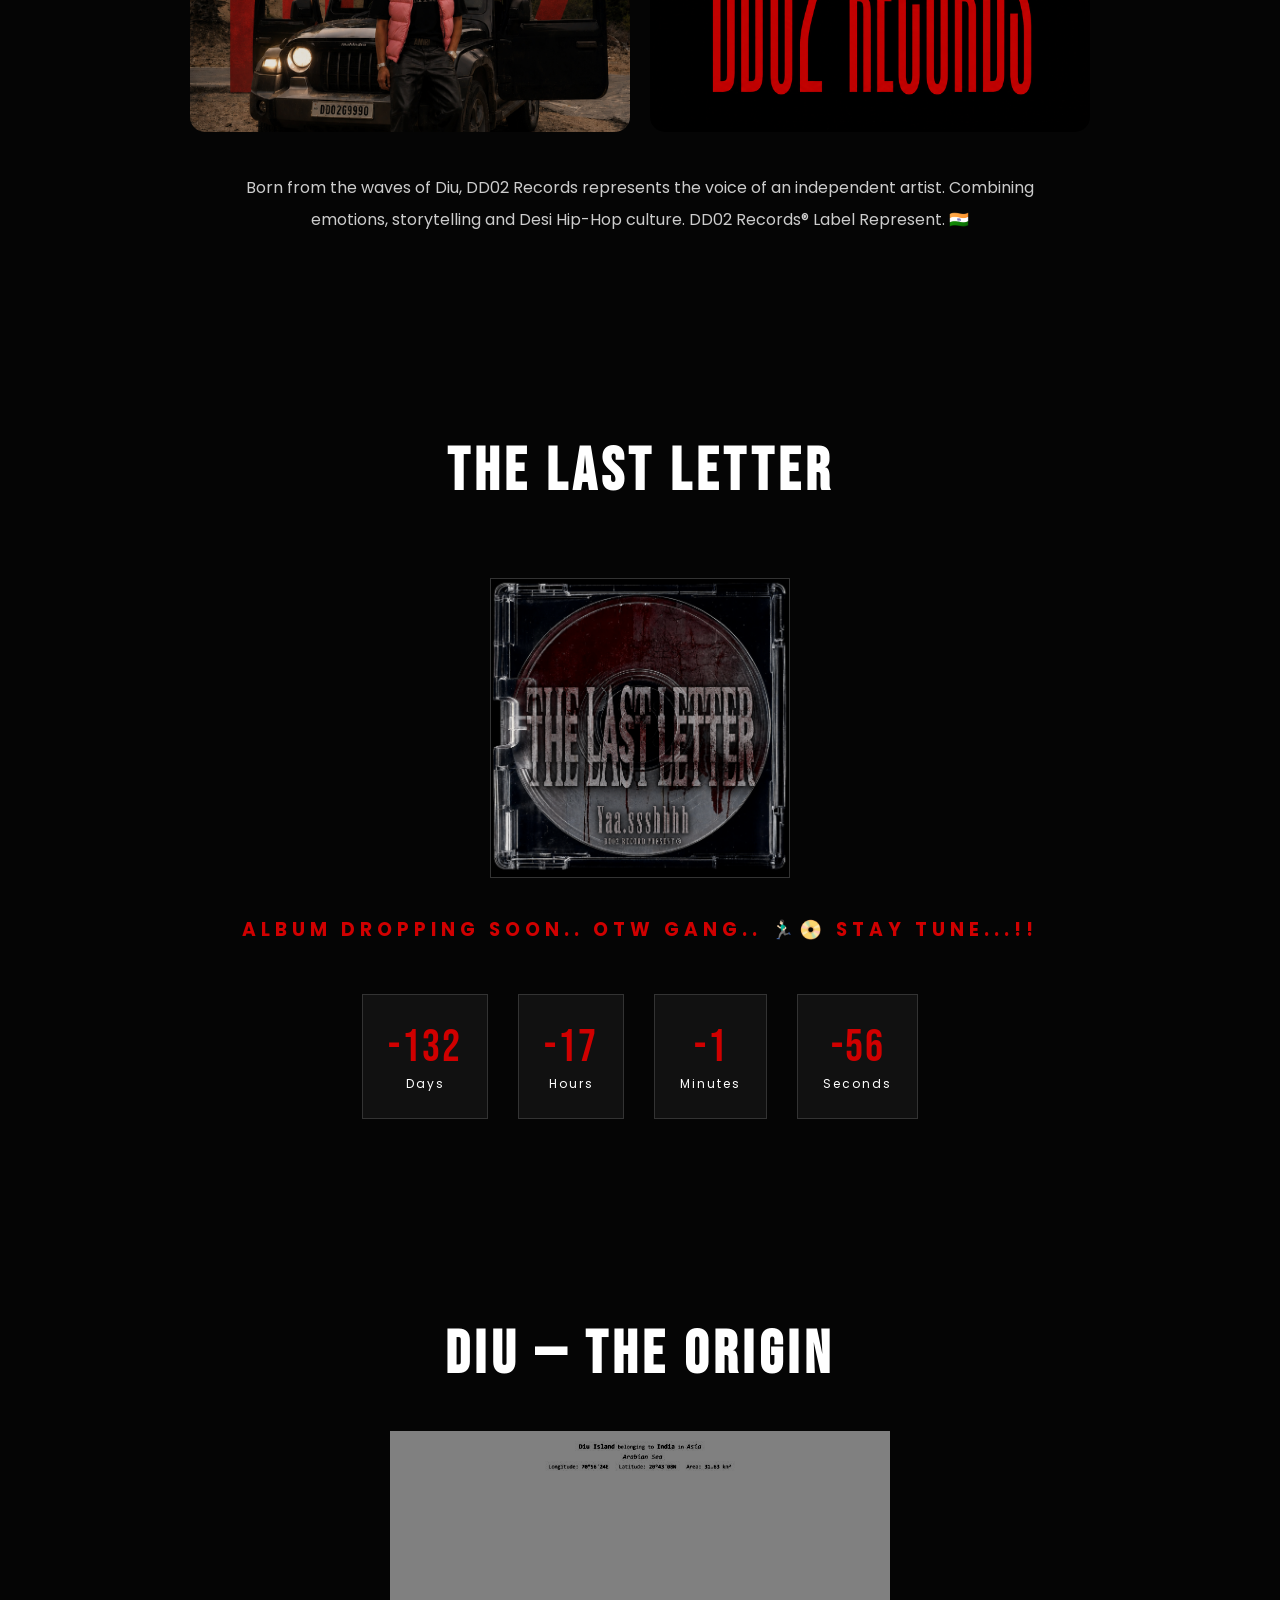
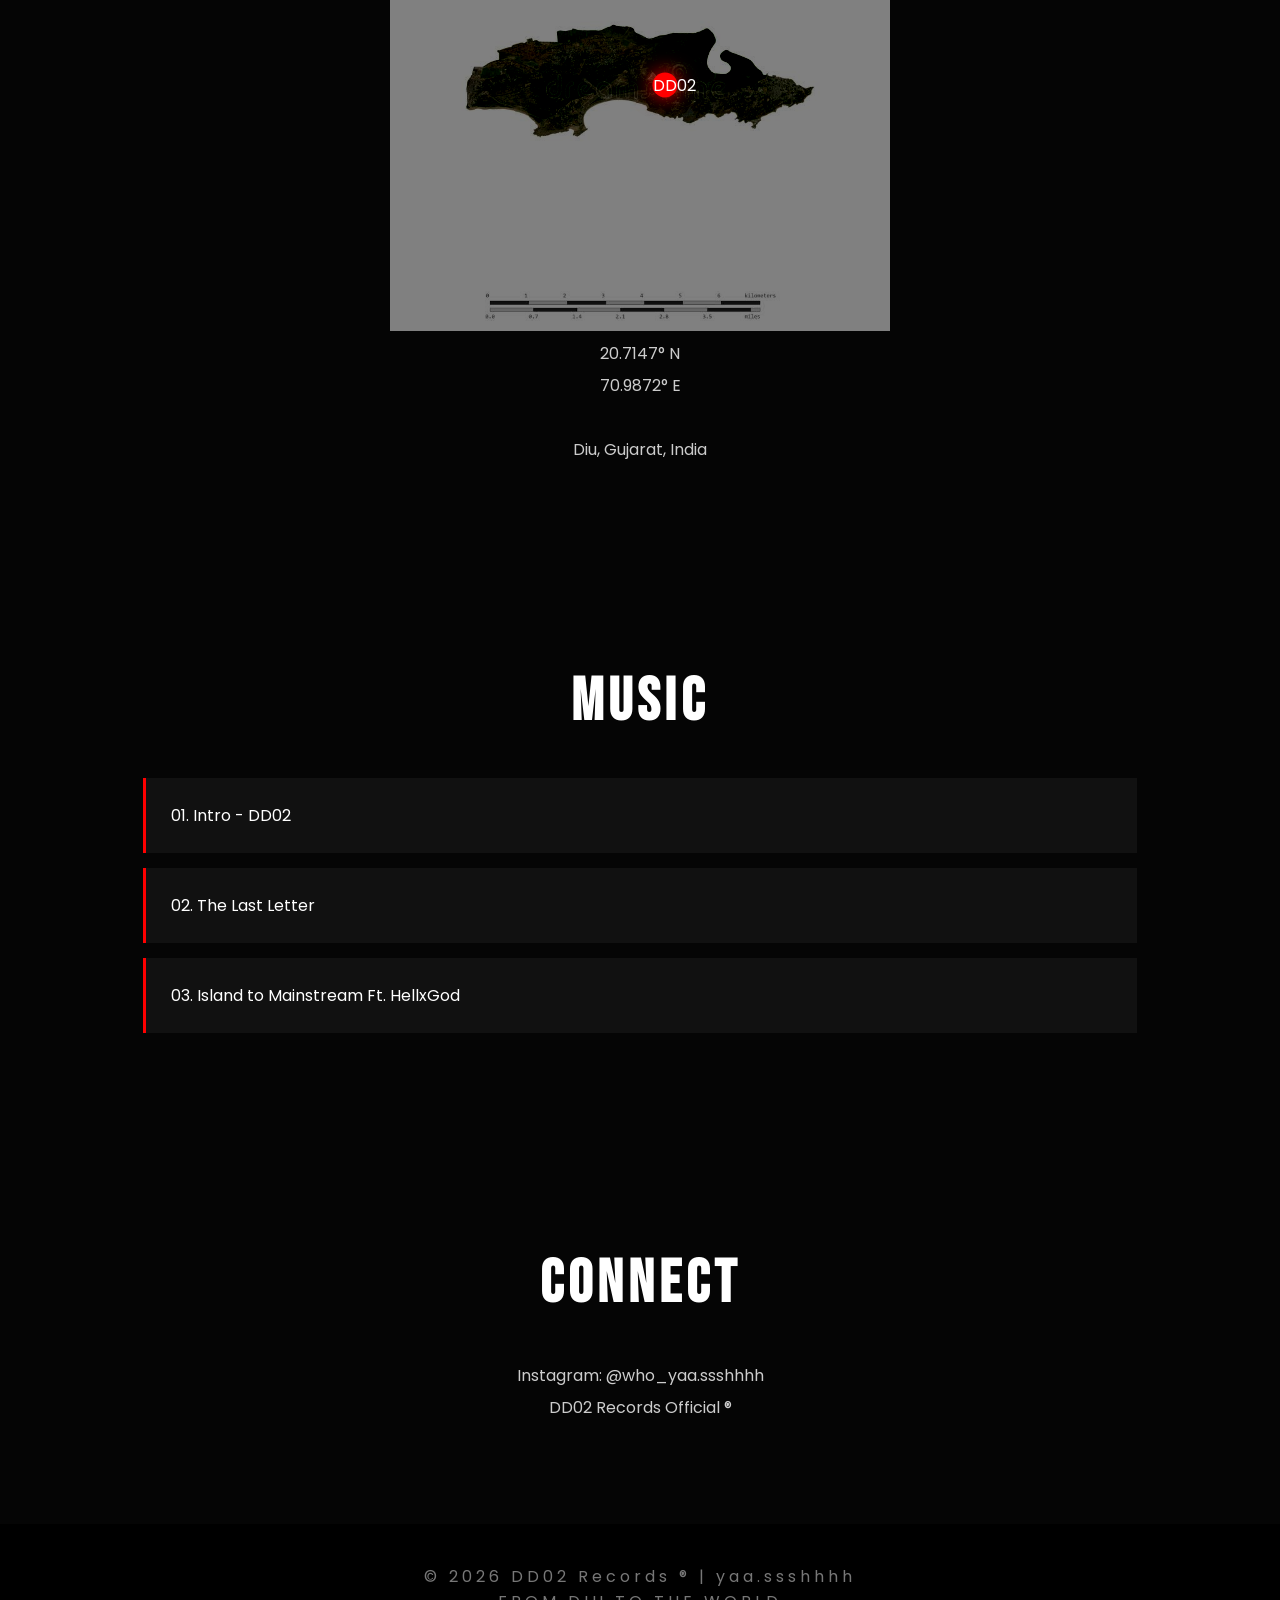
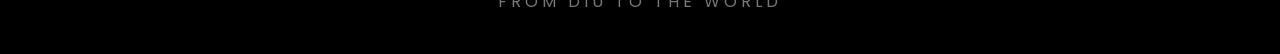
==== commit b538d315: "Add hero artist image to index.html" ====
--- a/index.html
+++ b/index.html
@@ -156,8 +156,10 @@
 <div class="dark-overlay"></div>
 
 
-
-<div class="hero-content">
+<img class="hero-artist"
+src="assets/images/yashvardhan-bariya-rapper.png">
+
+  <div class="hero-content">
 
 
 <p>
--- a/style.css
+++ b/style.css
@@ -849,3 +849,50 @@
 
 
 }
+.artist-gallery{
+
+display:grid;
+grid-template-columns:repeat(2,1fr);
+gap:20px;
+margin:40px auto;
+max-width:900px;
+
+}
+
+
+.artist-gallery img{
+
+width:100%;
+height:300px;
+object-fit:cover;
+border-radius:15px;
+filter:brightness(0.9);
+transition:0.4s;
+
+}
+
+
+.artist-gallery img:hover{
+
+transform:scale(1.05);
+filter:brightness(1);
+
+}
+
+
+@media(max-width:600px){
+
+.artist-gallery{
+
+grid-template-columns:1fr;
+
+}
+
+
+.artist-gallery img{
+
+height:250px;
+
+}
+
+}
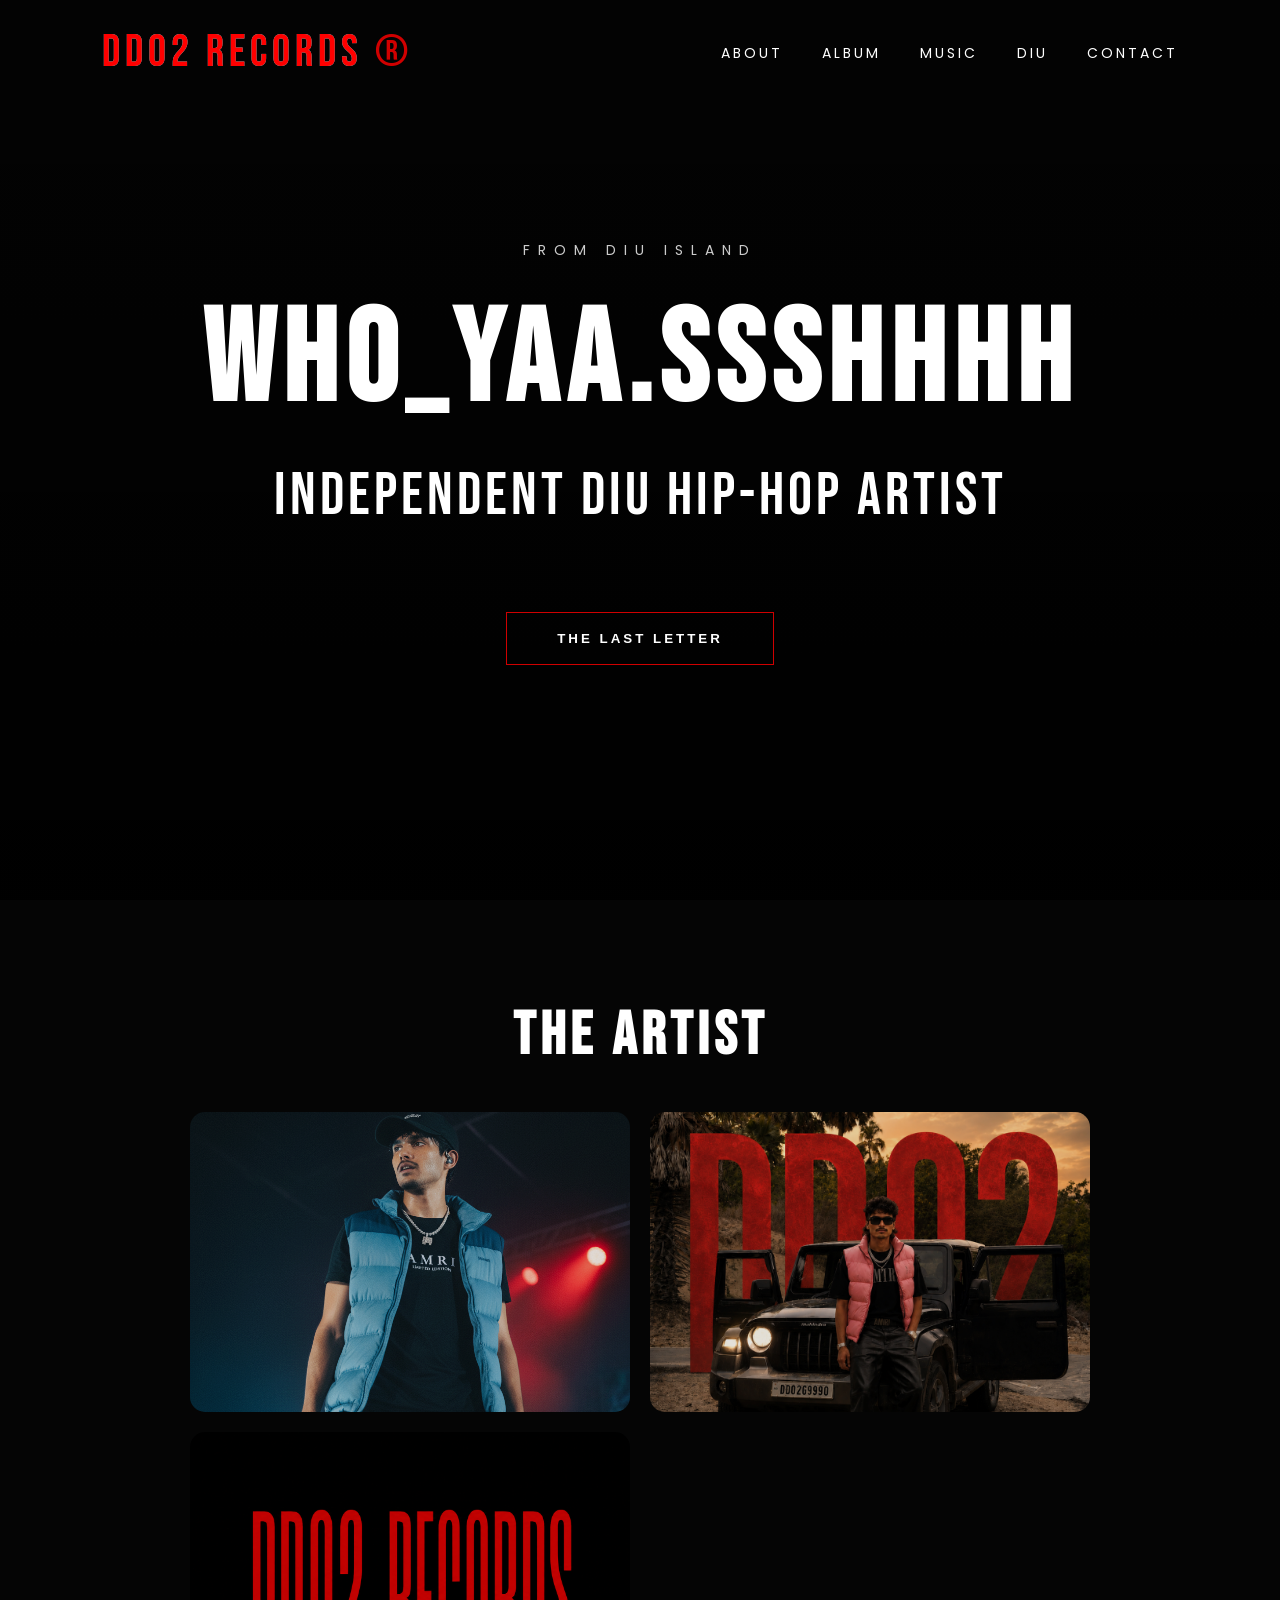
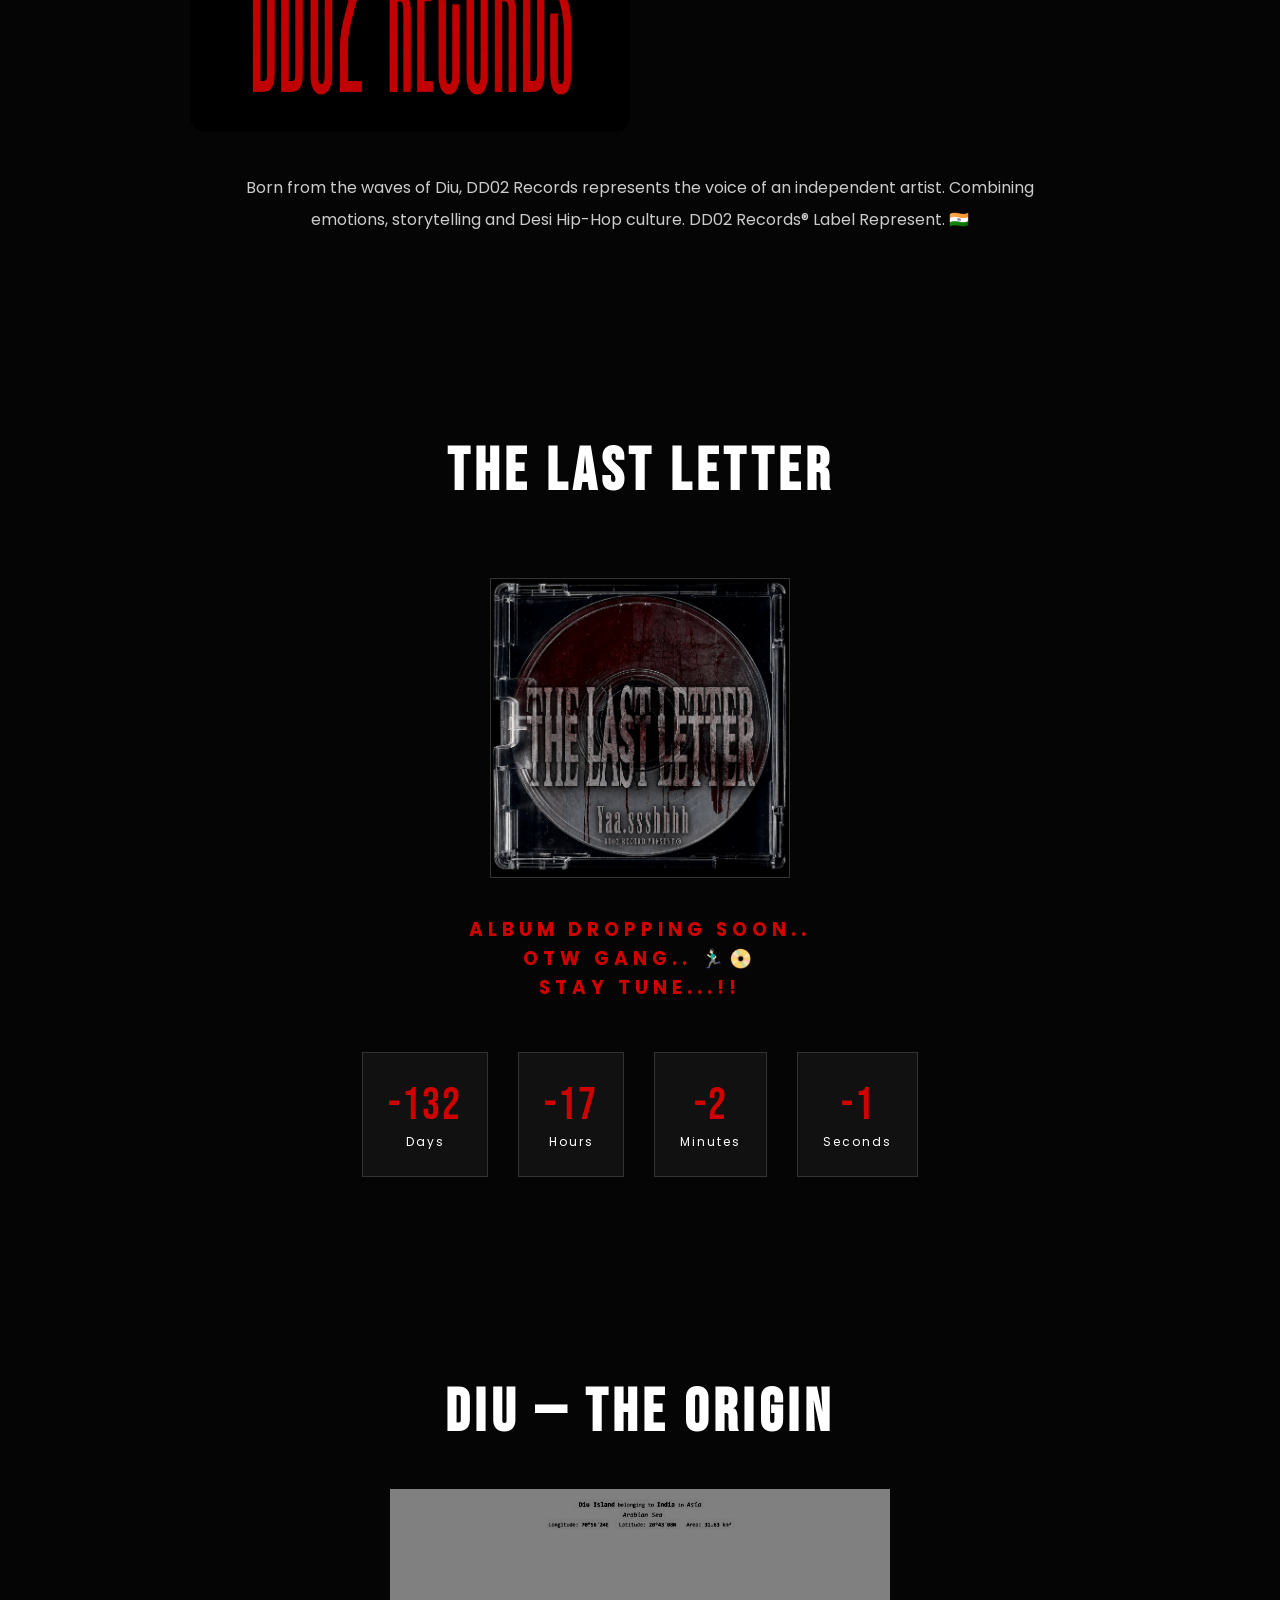
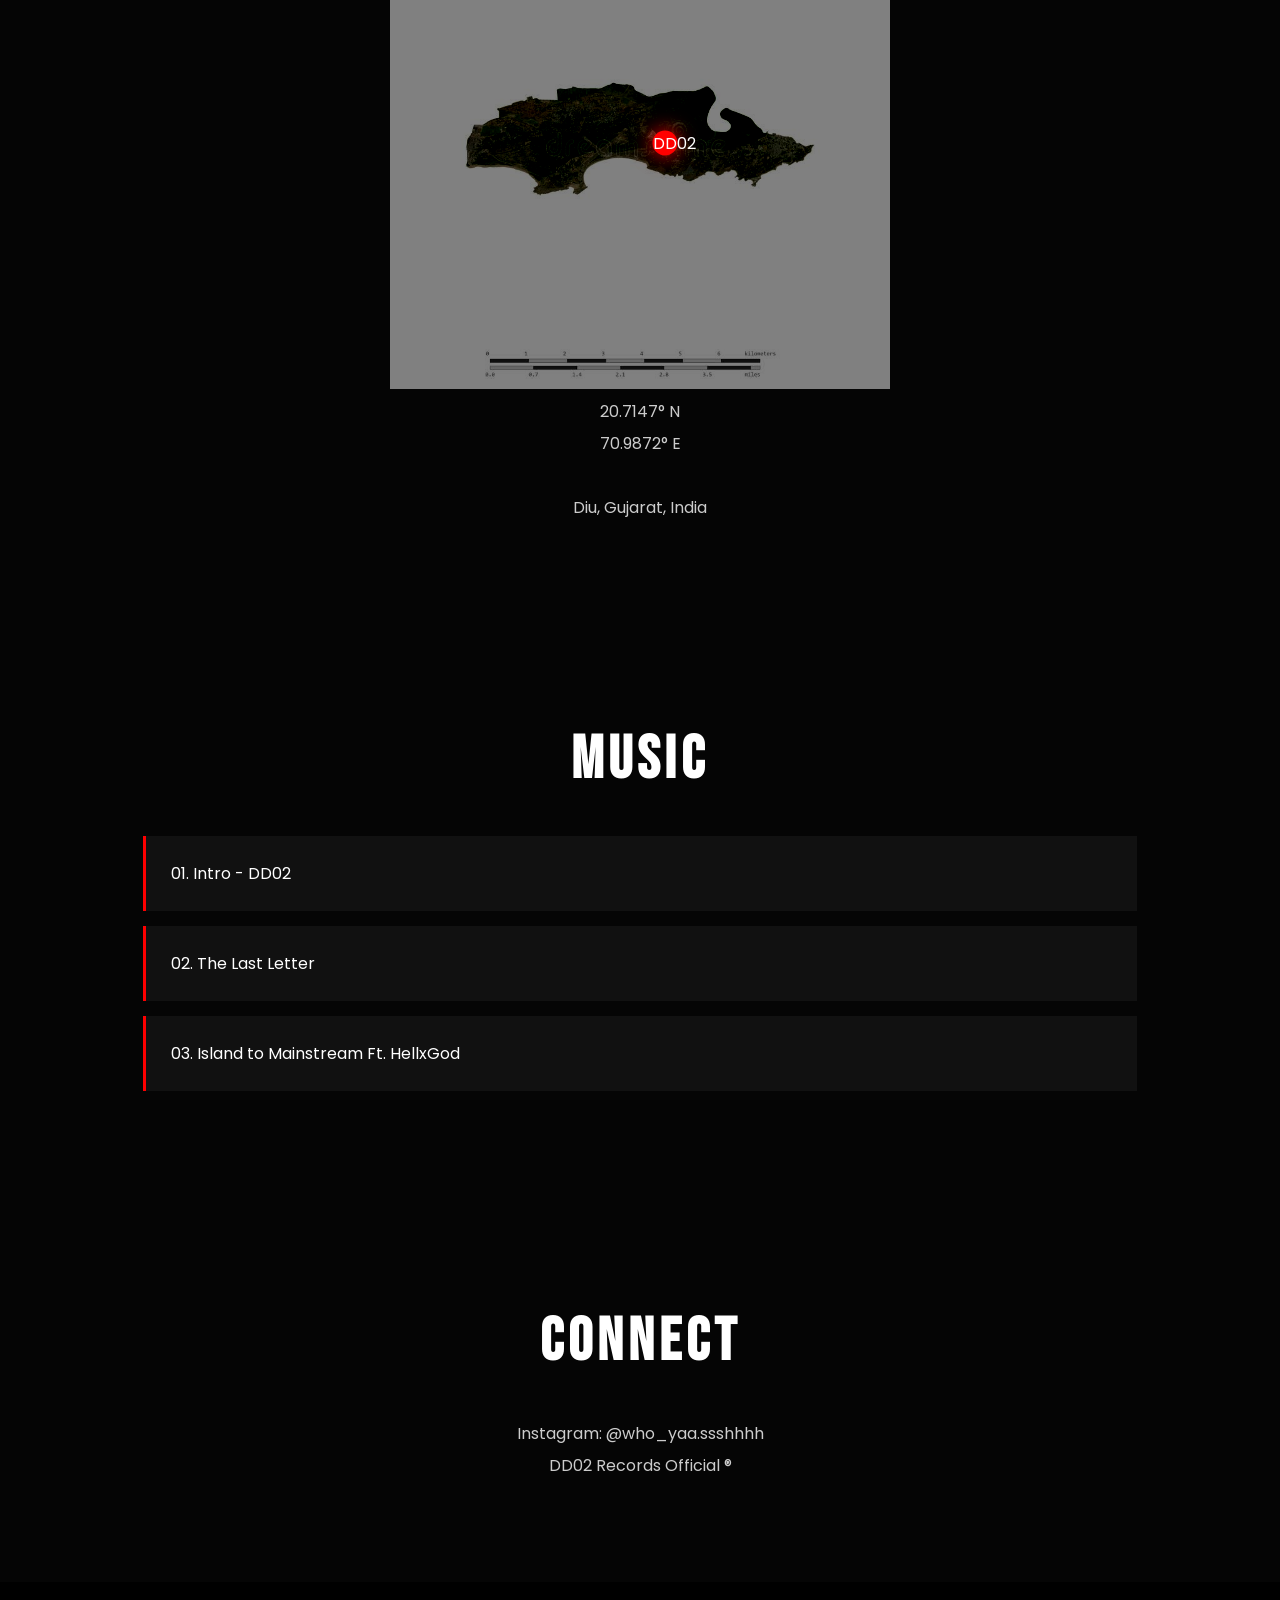
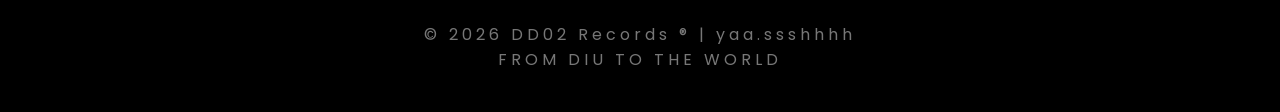
==== commit ffd741b5: "Update index.html" ====
--- a/index.html
+++ b/index.html
@@ -145,7 +145,7 @@
 <section class="hero">
 
 
-<video autoplay muted loop class="ocean">
+<video autoplay loop class="ocean">
 
 <source src="assets/video/ocean-vid.mp4">
 
@@ -156,8 +156,6 @@
 <div class="dark-overlay"></div>
 
 
-<img class="hero-artist"
-src="assets/images/yashvardhan-bariya-rapper.png">
 
   <div class="hero-content">
 
@@ -168,12 +166,12 @@
 
 
 <h1>
-yaa.ssshhhh
+Who_yaa.ssshhhh
 </h1>
 
 
 <h2>
-Independent Desi Hip-Hop Artist
+Independent Diu Hip-Hop Artist
 </h2>
 
 
@@ -208,8 +206,6 @@
 <div class="artist-gallery">
 
 
-<img src="assets/images/yashvardhan-bariya-rapper.png"
-alt="yaa.ssshhhh rapper">
 
 
 <img src="assets/images/diu-rap-artist.png"
@@ -256,8 +252,8 @@
 
 
 <h3>
-ALBUM DROPPING SOON.. 
-OTW GANG.. 🏃🏻‍♂️📀
+ALBUM DROPPING SOON.. <br>
+OTW GANG.. 🏃🏻‍♂️📀 <br>
 STAY TUNE...!! 
 </h3>
 
@@ -402,7 +398,7 @@
 
 <div class="track">
 
-03. Island to Mainstream Ft. HellxGod
+03. Island to Mainstream    Ft. HellxGod
 
 </div>
 
--- a/style.css
+++ b/style.css
@@ -239,7 +239,6 @@
 /* =========================
 HERO SECTION
 ========================= */
-
 
 
 .hero{
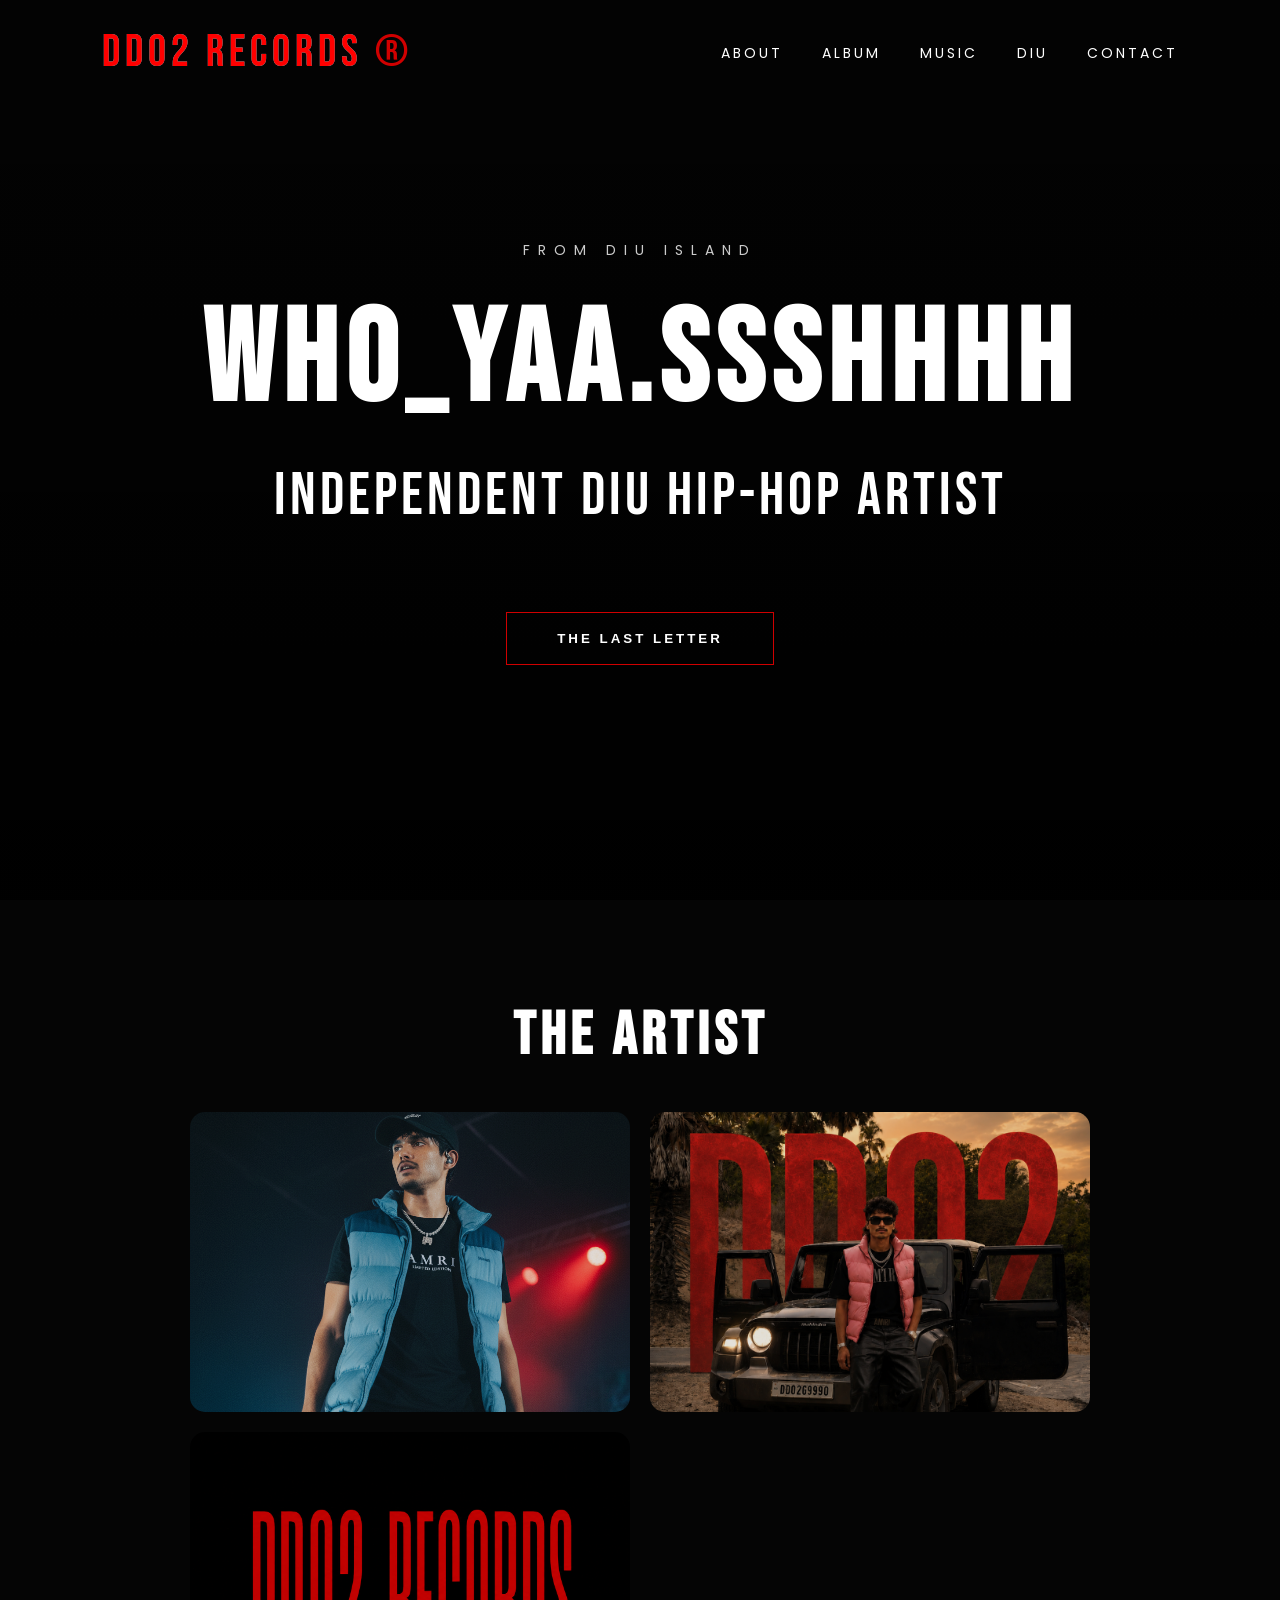
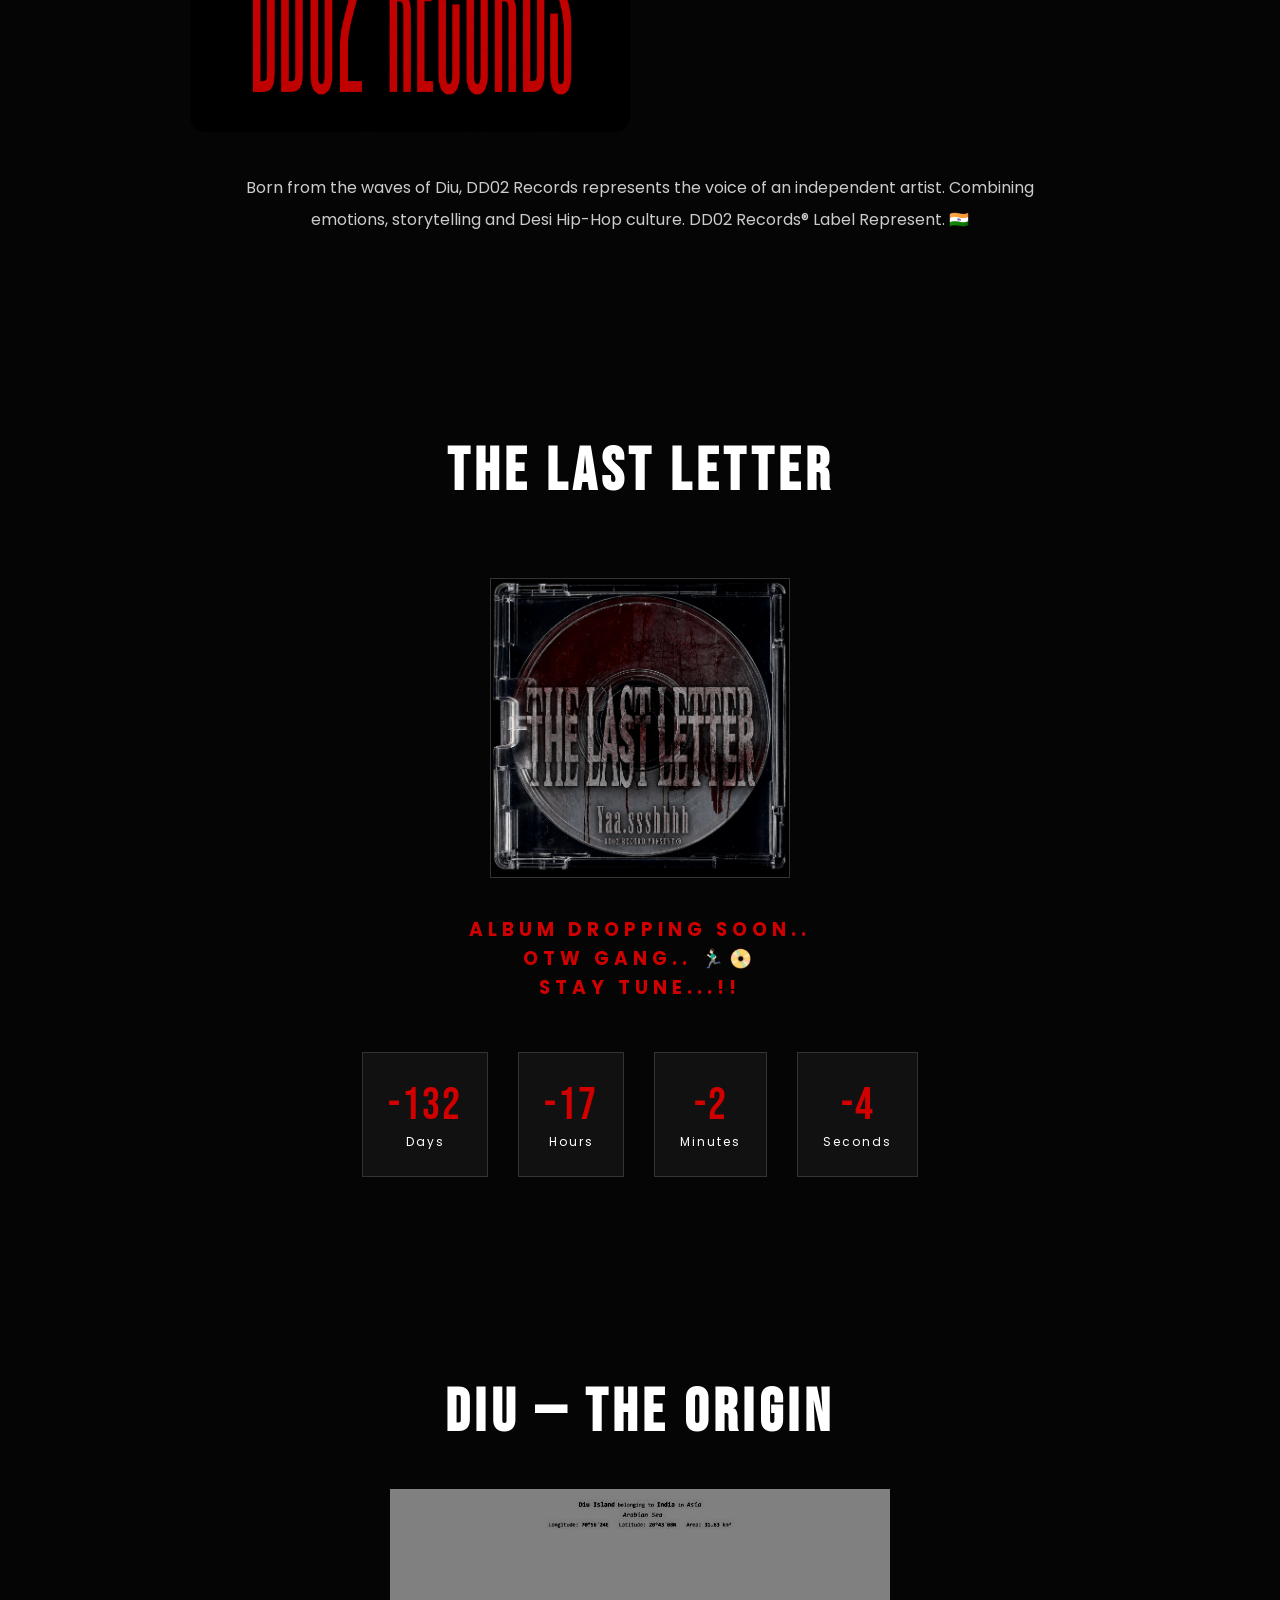
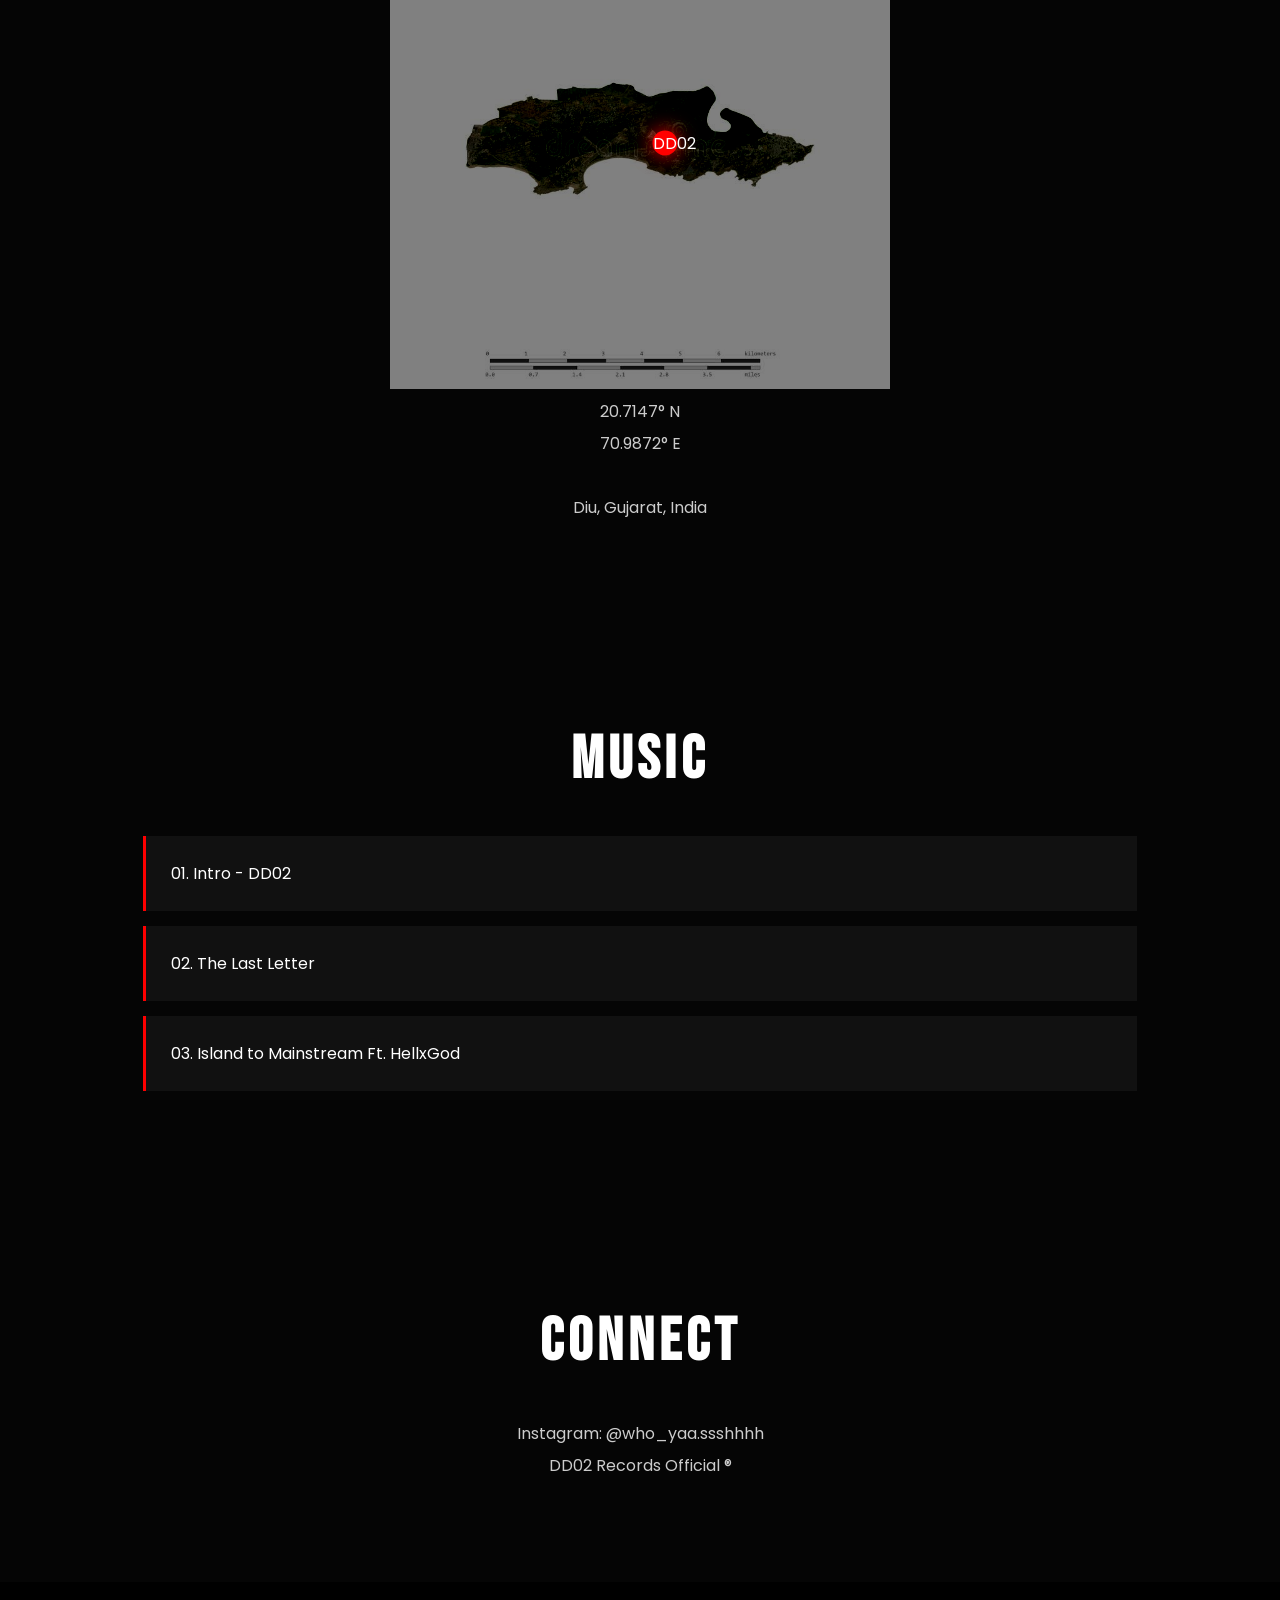
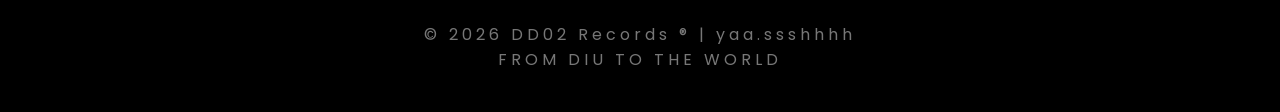
==== commit 7e30d2aa: "Update index.html" ====
--- a/index.html
+++ b/index.html
@@ -145,12 +145,17 @@
 <section class="hero">
 
 
-<video autoplay loop class="ocean">
-
-<source src="assets/video/ocean-vid.mp4">
+<video 
+id="oceanVideo"
+class="ocean"
+autoplay
+muted
+loop
+playsinline>
+
+<source src="assets/video/ocean-vid.mp4" type="video/mp4">
 
 </video>
-
 
 
 <div class="dark-overlay"></div>
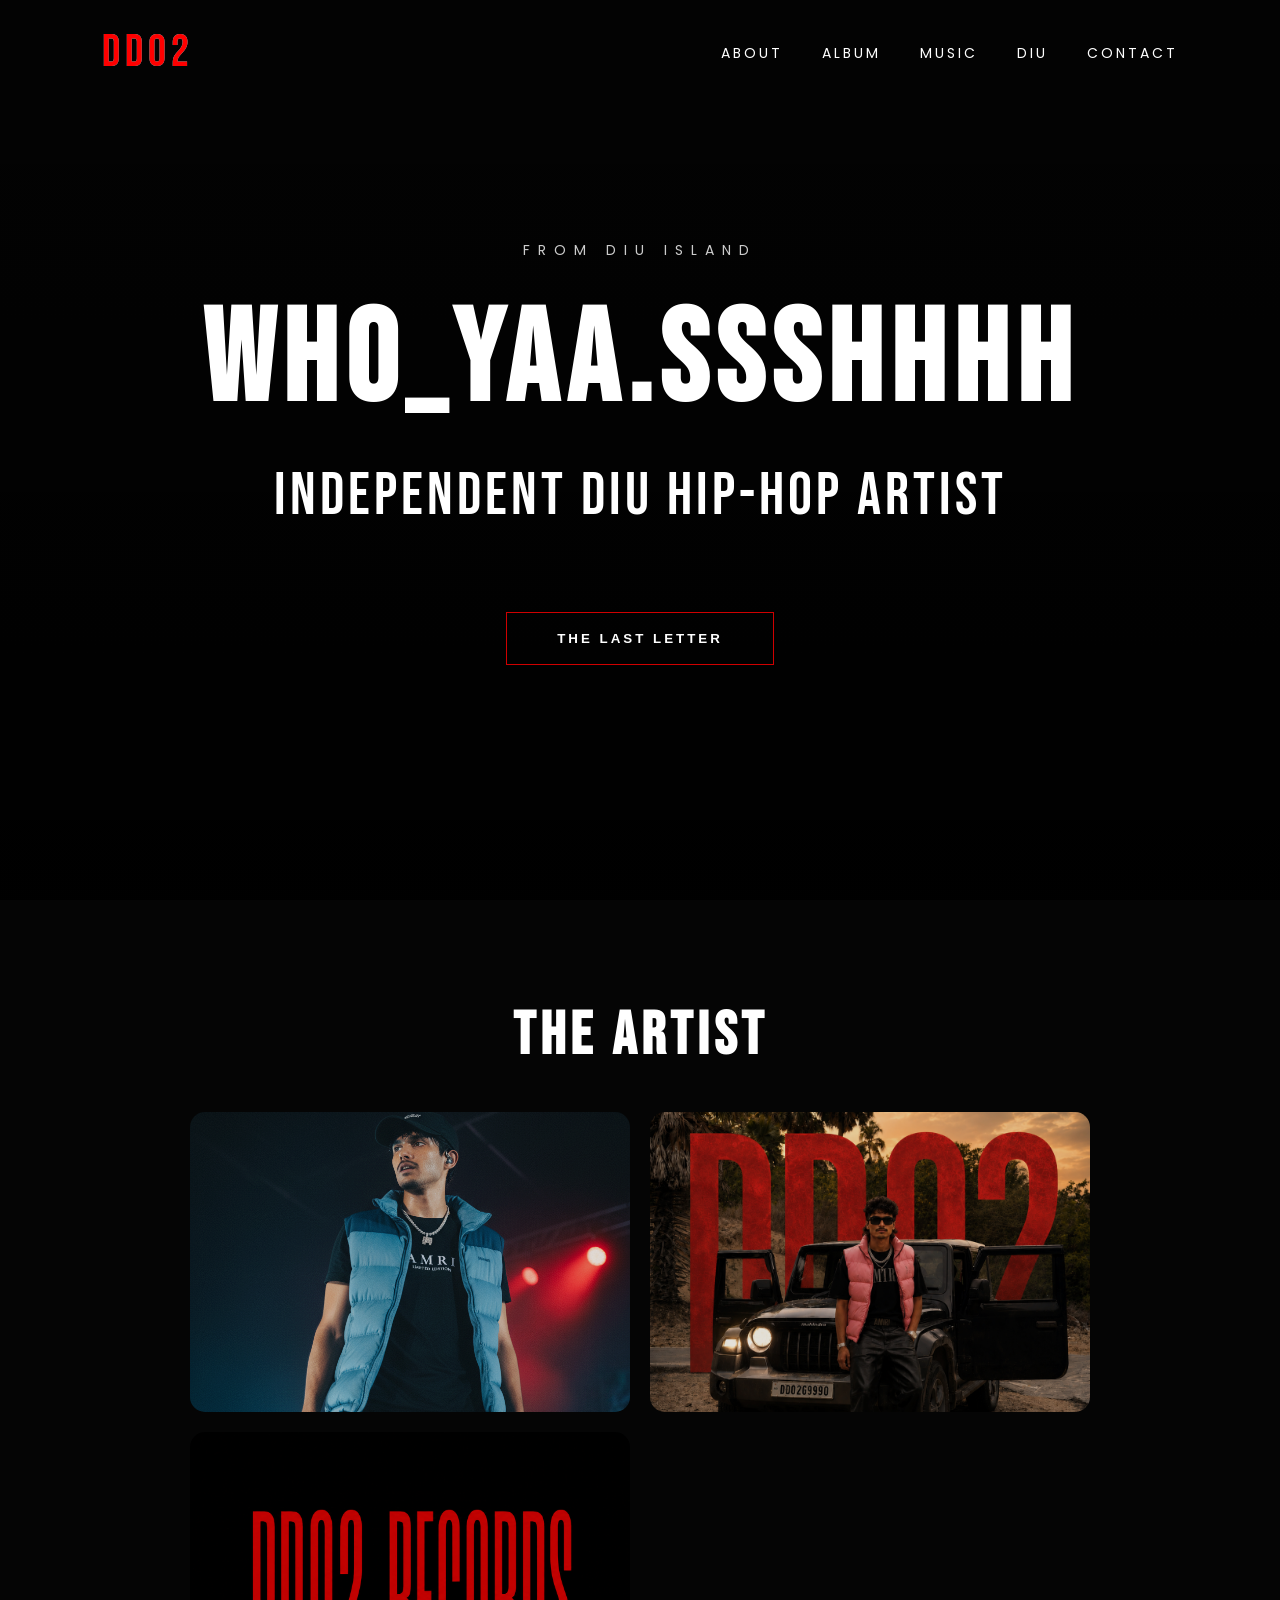
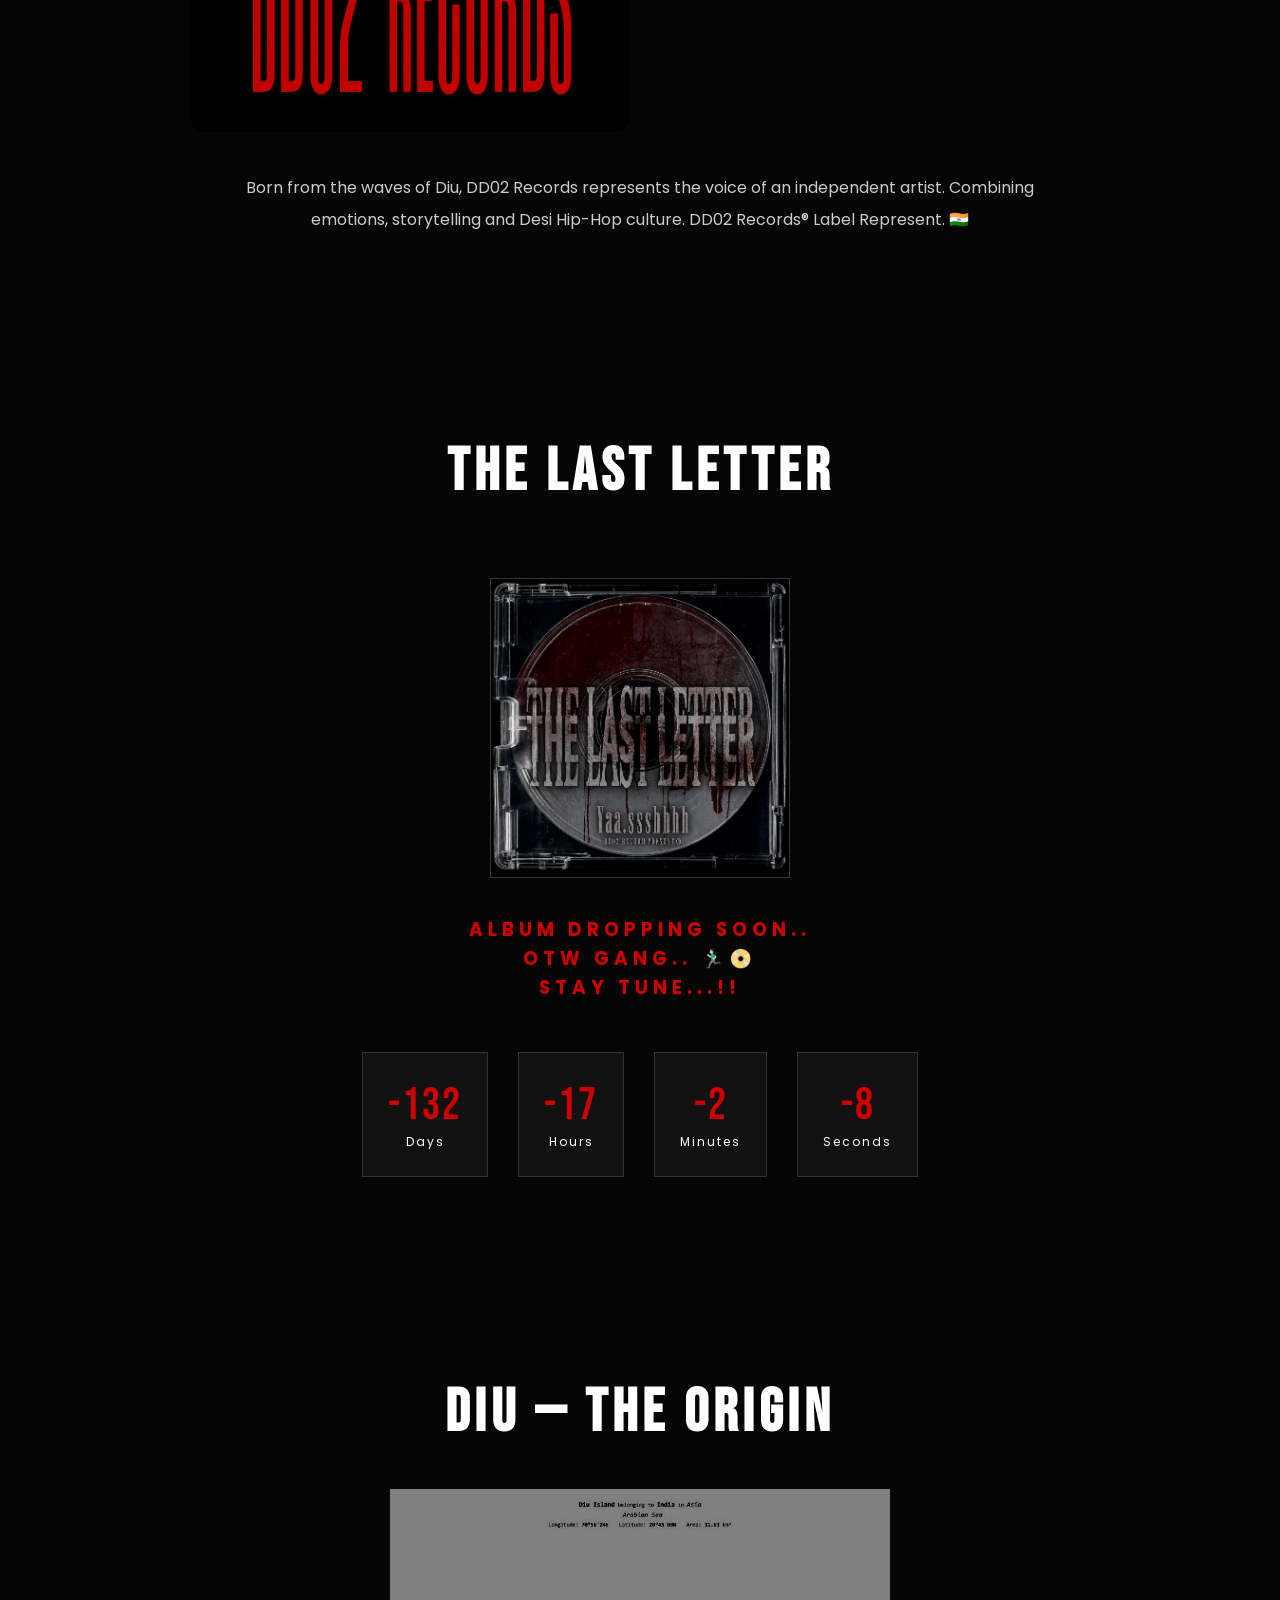
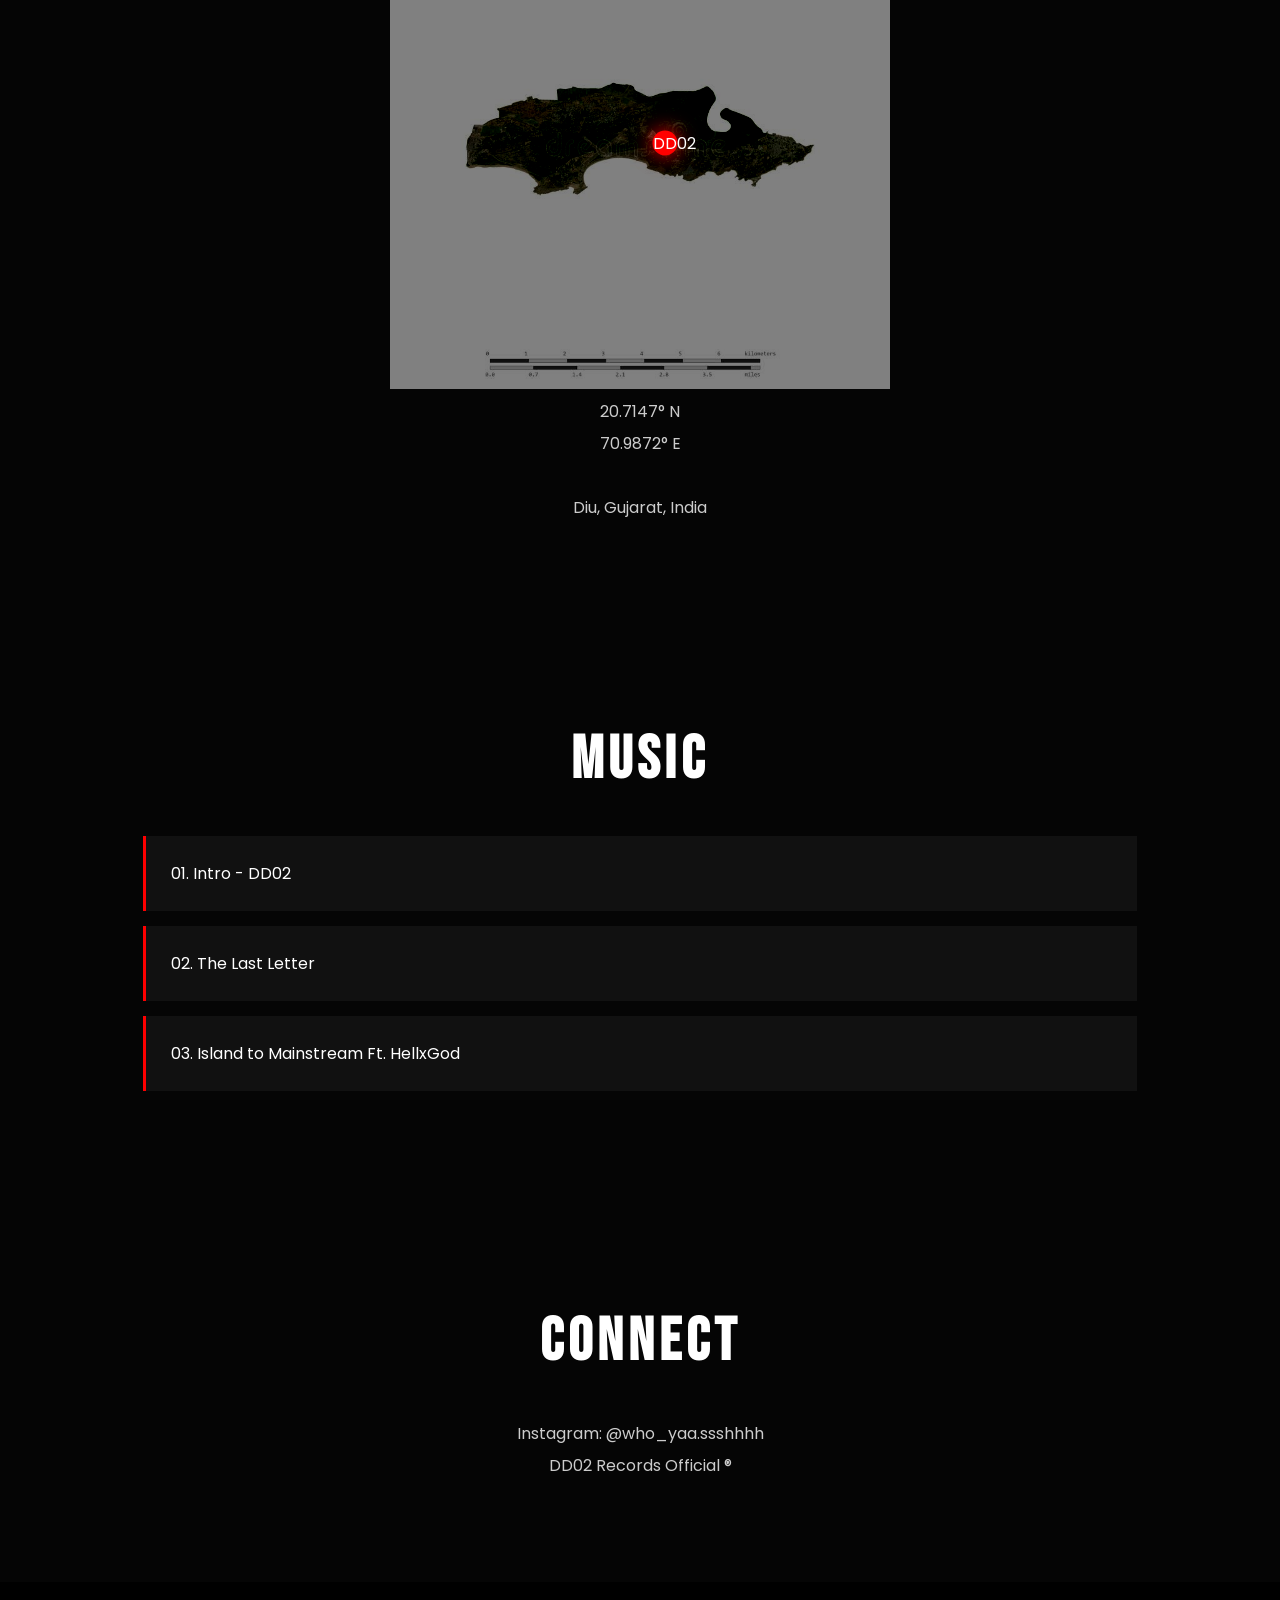
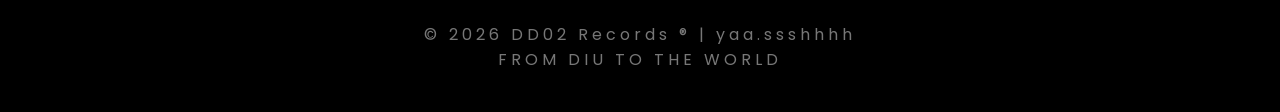
==== commit a3213e64: "Update index.html" ====
--- a/index.html
+++ b/index.html
@@ -113,11 +113,19 @@
 <nav>
 
 <div class="logo glitch"
-data-text="DD02 Records">
-
-DD02 Records ®
-
-</div>
+id="logo"
+data-text="DD02">
+
+DD02
+
+</div>
+
+
+<audio id="oceanSound" loop>
+
+<source src="assets/audio/ocean-sound.wav" type="audio/mpeg">
+
+</audio>
 
 
 <div class="menu">
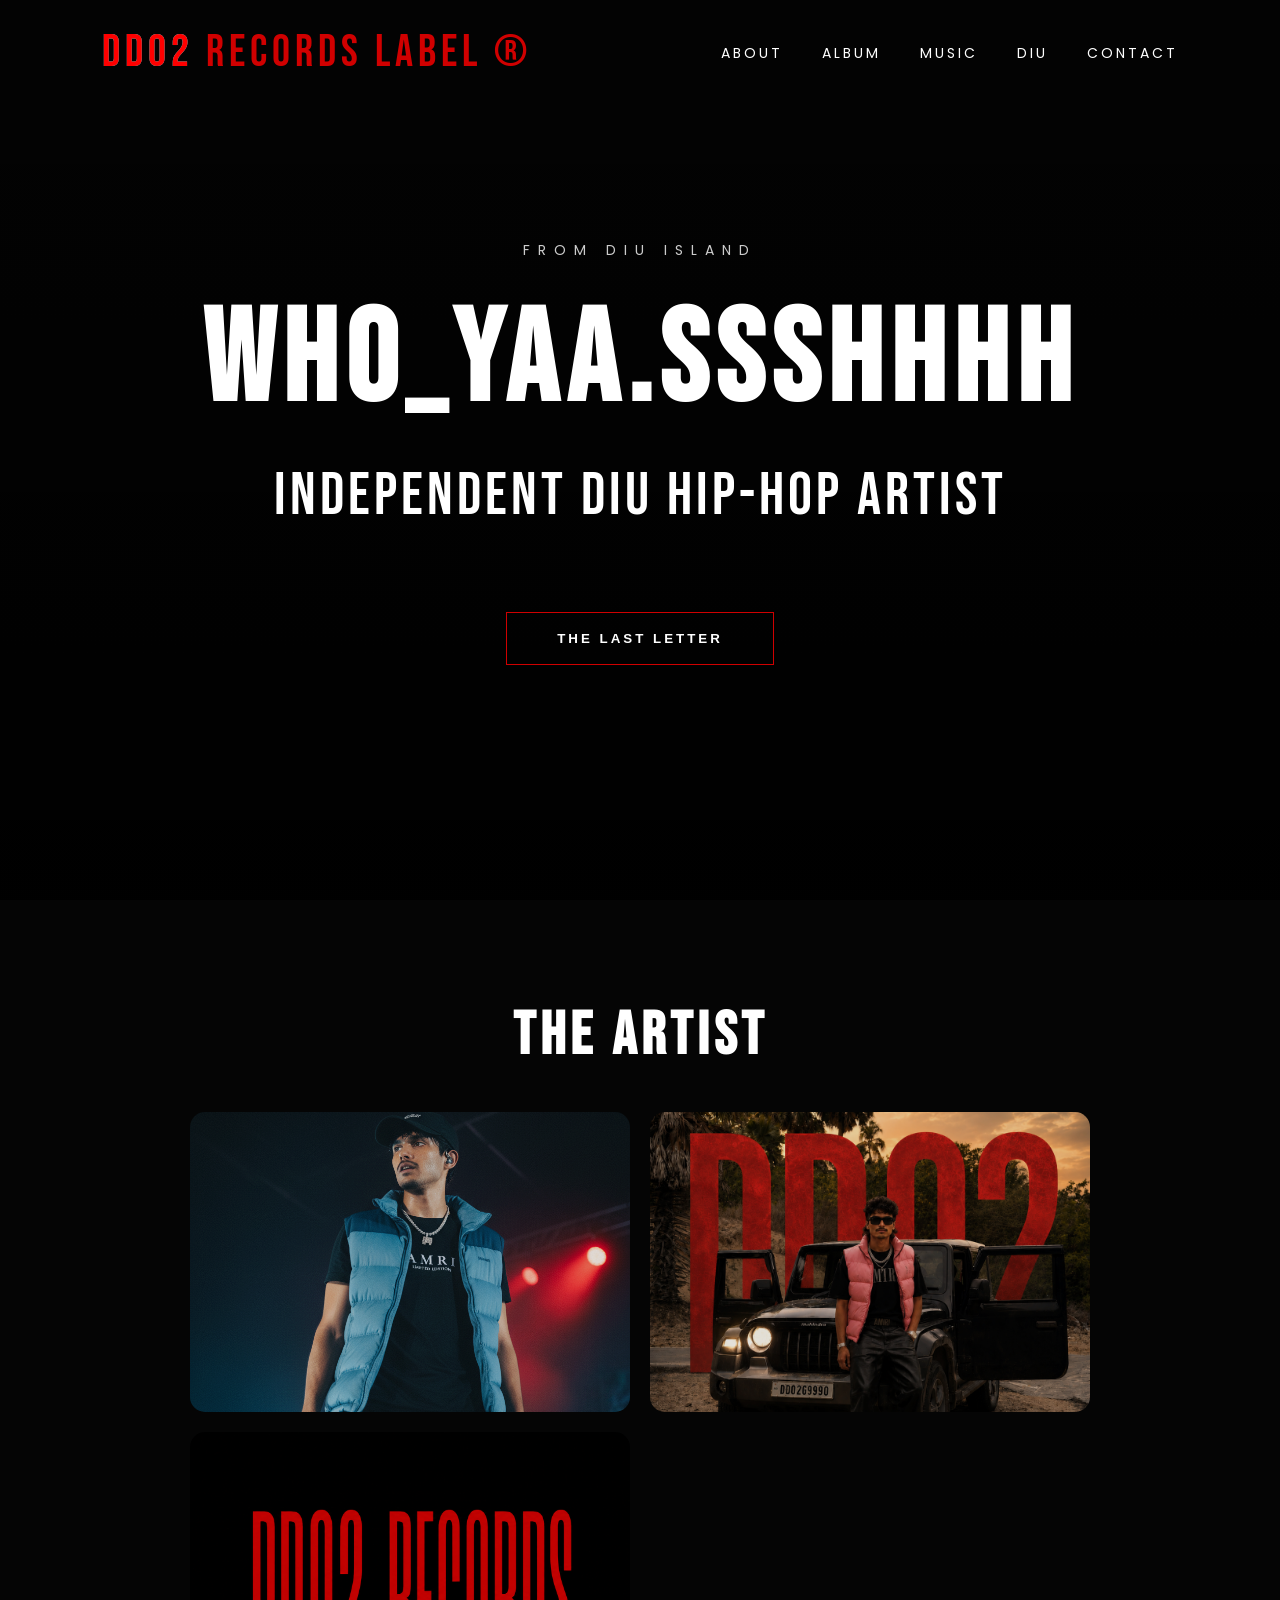
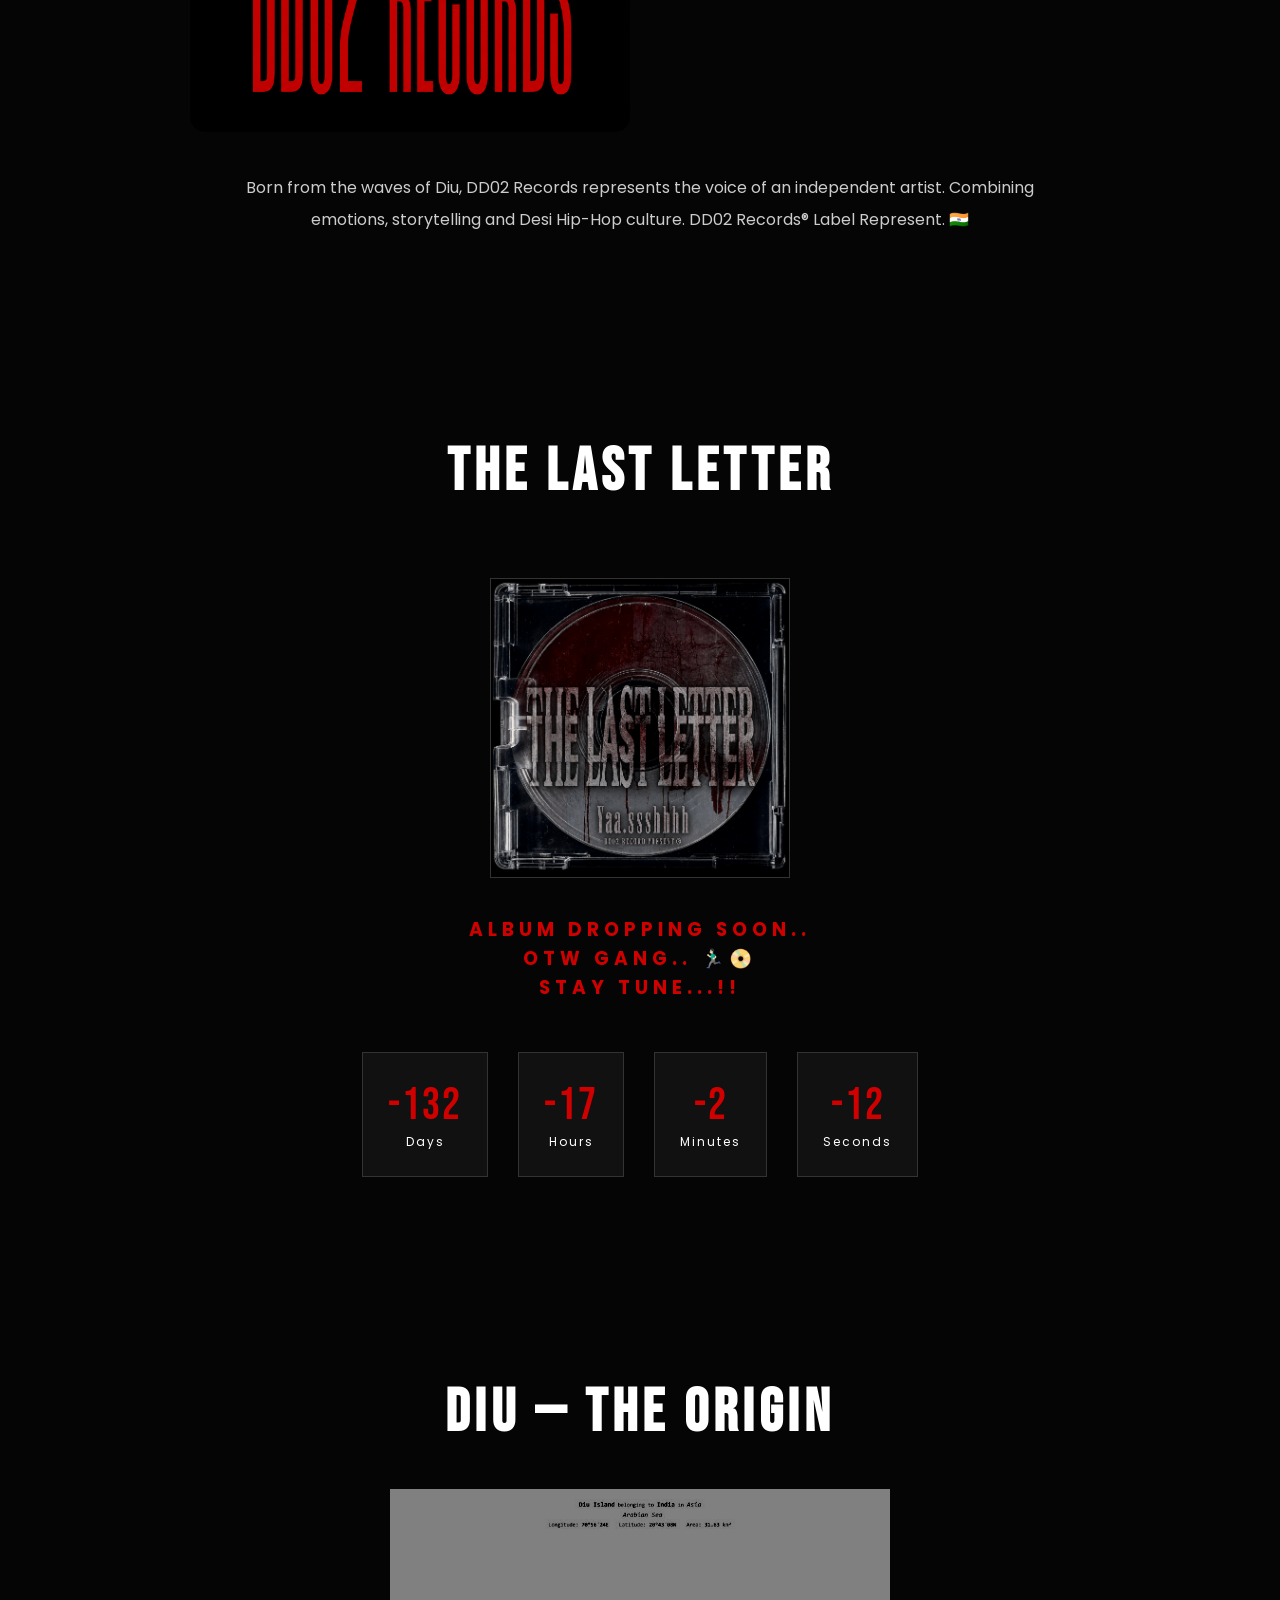
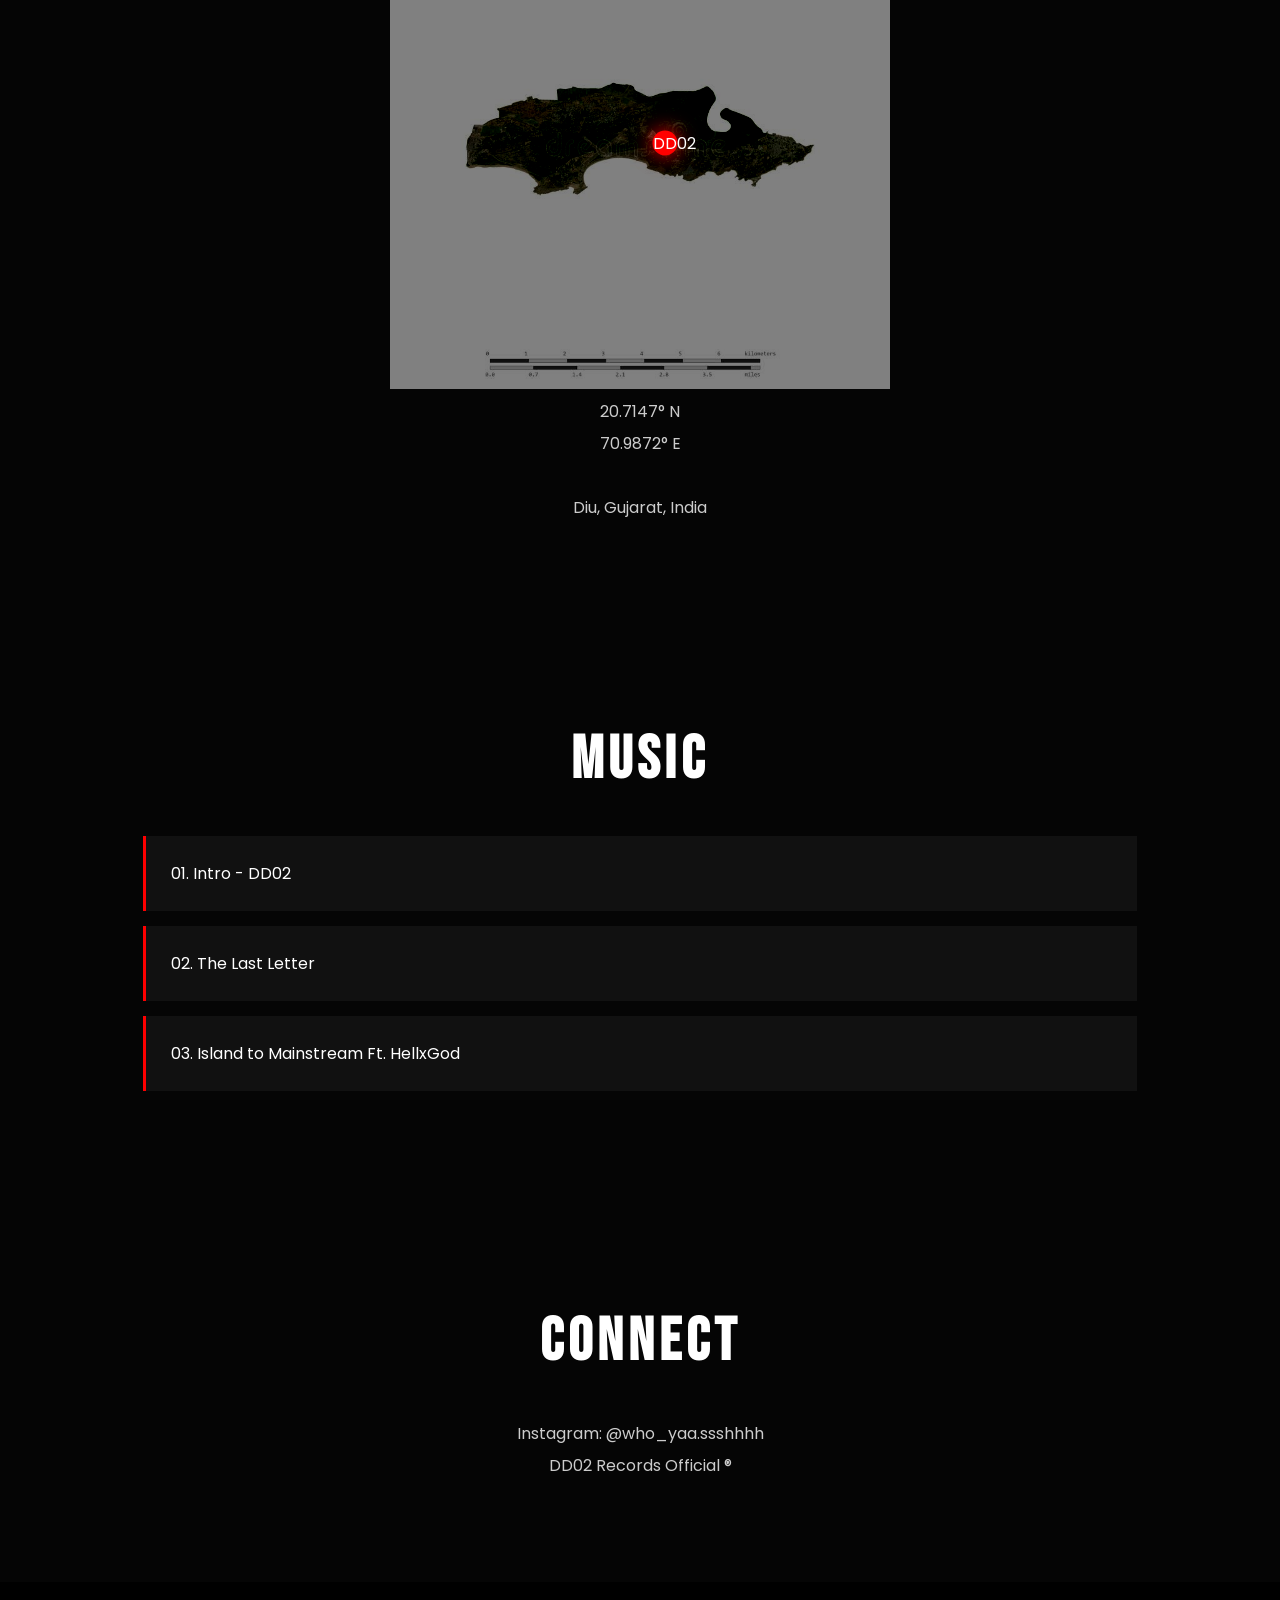
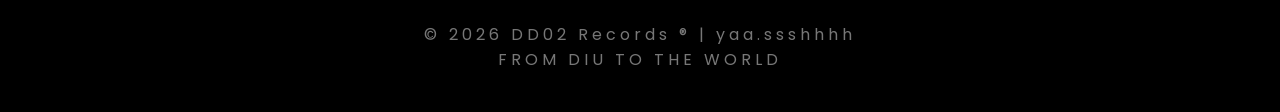
==== commit def53776: "Update index.html" ====
--- a/index.html
+++ b/index.html
@@ -116,7 +116,7 @@
 id="logo"
 data-text="DD02">
 
-DD02
+DD02 Records Label ®
 
 </div>
 
